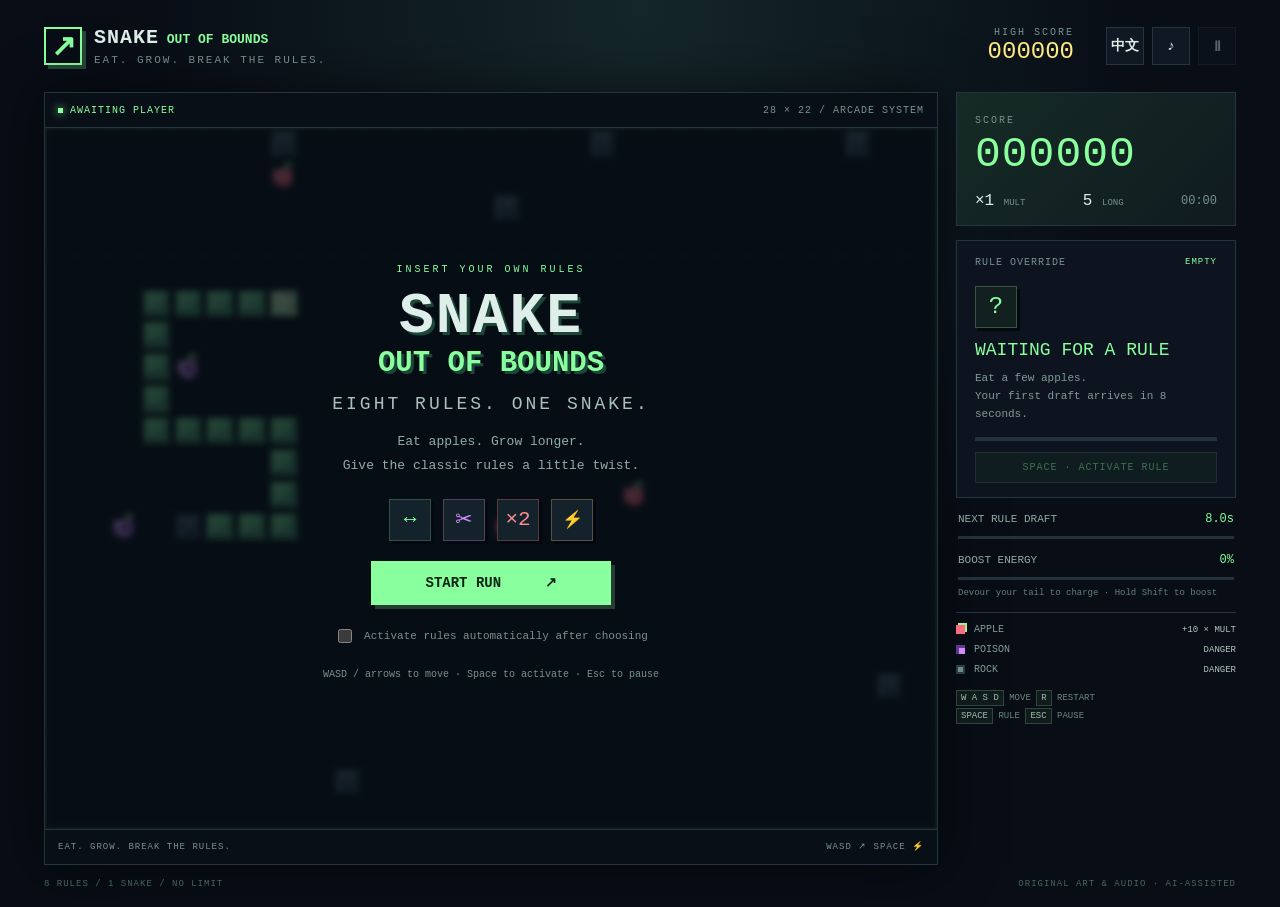
==== rogue-snake/SnakeOutOfBounds.html @ 5f2e5de3 "Add browser game source and media" ====
<!doctype html>
<html lang="en">
<head>
  <meta charset="utf-8">
  <meta name="viewport" content="width=device-width,initial-scale=1">
  <meta name="theme-color" content="#080d16">
  <meta name="description" content="Snake Out of Bounds — an endless arcade snake game with eight temporary rule mutations.">
  <title>Snake Out of Bounds</title>
  <style>
:root{color-scheme:dark;--bg:#080d16;--panel:#0d1420;--line:#243441;--muted:#77928f;--ink:#deeee9;--green:#89ff9d;--accent:#89ff9d;--purple:#d48aff;--yellow:#ffe783}*{box-sizing:border-box}body{margin:0;background:var(--bg);color:var(--ink);font-family:Consolas,"Courier New","Microsoft YaHei",monospace;font-size:14px;background-image:radial-gradient(ellipse at 50% 0,#14262a 0,transparent 55%)}button,a,input{-webkit-tap-highlight-color:transparent}button{font:inherit;cursor:pointer;transition:background .15s,transform .15s,border-color .15s}button:focus-visible,a:focus-visible,input:focus-visible{outline:2px solid var(--yellow);outline-offset:4px}button:active{transform:translateY(2px)}button:disabled{cursor:default;opacity:.38;transform:none}button:hover:not(:disabled){filter:brightness(1.15)}[hidden]{display:none!important}.cabinet{max-width:1240px;margin:auto;padding:0 24px}.topbar{height:92px;display:flex;align-items:center;gap:32px}.brand{display:flex;align-items:center;gap:12px;color:var(--ink);text-decoration:none;margin-right:auto}.brand-icon{width:38px;height:38px;display:grid;place-content:center;border:2px solid var(--green);color:var(--green);font-size:30px;font-weight:bold;box-shadow:4px 4px 0 #274738}.brand b{font-size:20px;letter-spacing:1px}.brand-small{font-size:13px;color:var(--green);letter-spacing:0}.brand small{display:block;color:var(--muted);font-size:11px;letter-spacing:2px;margin-top:5px}.record{text-align:right}.record span{display:block;font-size:10px;color:var(--muted);letter-spacing:2px}.record strong{color:var(--yellow);font-size:24px;font-weight:normal}.top-actions{display:flex;gap:8px}.icon-button{border:1px solid var(--line);background:#101923;color:var(--ink);width:38px;height:38px;font-weight:bold}.arena{display:grid;grid-template-columns:minmax(0,1fr) 280px;gap:18px;align-items:start}.board-shell{border:1px solid var(--line);box-shadow:0 0 50px #0008;min-width:0;background:#090f17}.board-status,.board-footer{display:flex;justify-content:space-between;align-items:center;padding:11px 13px;font-size:10px;letter-spacing:1px;color:var(--muted);height:35px}.board-status{border-bottom:1px solid var(--line)}.board-status span:first-child{display:flex;align-items:center;gap:7px}.board-status b{color:var(--accent);font-weight:normal}.board-status i{width:5px;height:5px;background:var(--accent);box-shadow:0 0 8px var(--accent)}.board-footer{border-top:1px solid var(--line);font-size:9px}.board-wrap{position:relative;isolation:isolate;overflow:hidden;aspect-ratio:28/22}canvas{display:block;width:100%;height:100%;image-rendering:pixelated;outline:none}.board-wrap:after{content:"";position:absolute;inset:0;pointer-events:none;background:repeating-linear-gradient(transparent 0 3px,#0002 3px 4px);opacity:.28;z-index:3}.overlay{position:absolute;inset:0;display:grid;place-items:center;background:#060b14bd;backdrop-filter:blur(3px);z-index:5;padding:24px}.panel{max-width:560px;width:100%;text-align:center}.eyebrow{color:var(--green);font-size:10px;letter-spacing:3px;margin-bottom:16px}.title-panel h1{font-size:58px;line-height:.88;letter-spacing:2px;margin:0;text-shadow:3px 3px 0 #1b4639}.title-panel h1 span{display:block;color:var(--green);font-size:29px;letter-spacing:0;line-height:1.5}.title-panel h2{font-size:18px;font-weight:normal;color:#aac2b9;margin:8px 0 16px;letter-spacing:3px}.intro{line-height:1.9;font-size:13px;color:#94ada8;margin:14px 0}.rule-preview{display:flex;justify-content:center;gap:12px;margin:20px 0}.rule-preview span{display:grid;place-items:center;width:42px;height:42px;background:#14232b;border:1px solid #325143;font-size:21px;color:var(--green);box-shadow:3px 3px 0 #020811}.rule-preview span:nth-child(2){color:var(--purple);border-color:#51415f}.rule-preview span:nth-child(3){color:#ff8b92;border-color:#5d393e}.rule-preview span:nth-child(4){color:var(--yellow);border-color:#57513e}.primary{border:0;background:var(--green);color:#0a2515;min-height:44px;padding:12px 26px;font-weight:bold;box-shadow:4px 4px 0 #263e32}.primary span{margin-left:35px}.title-panel .primary,.death-panel .primary{min-width:240px}.auto-option{display:flex;align-items:center;justify-content:center;gap:9px;font-size:11px;color:var(--muted);margin-top:21px;cursor:pointer}.auto-option input{accent-color:var(--green);width:14px;height:14px}.small-print{font-size:10px;color:#78928a;margin-top:20px;line-height:1.7}.dashboard{display:flex;flex-direction:column;gap:14px}.score-block{padding:18px 18px 15px;border:1px solid var(--line);background:linear-gradient(135deg,#152b25,#101b20)}.score-block>span{color:var(--muted);font-size:10px;letter-spacing:2px}.score-block>strong{display:block;font-weight:normal;color:var(--green);font-size:43px;letter-spacing:1px;line-height:1.3}.score-meta{display:flex;align-items:center;justify-content:space-between;margin-top:9px;font-size:16px}.score-meta small{font-size:9px;color:var(--muted)}.score-meta>span:last-child{font-size:12px;color:var(--muted)}.rule-slot{padding:16px 18px 14px;border:1px solid var(--line);background:var(--panel);min-height:246px}.slot-heading{display:flex;justify-content:space-between;color:var(--muted);font-size:10px;letter-spacing:1px}.slot-heading span:last-child{color:var(--accent);font-size:9px}.rule-symbol{width:42px;height:42px;font-size:24px;display:grid;place-items:center;color:var(--accent);border:1px solid #395447;margin:18px 0 12px;box-shadow:3px 3px 0 #03090f;background:#122020}.rule-slot h2{font-size:18px;color:var(--accent);font-weight:normal;margin:0 0 9px}.rule-slot p{line-height:1.65;color:#819a95;font-size:11px;min-height:40px;margin:0 0 14px}.rule-meter,.thin-meter{height:4px;background:#24313a;overflow:hidden}.rule-meter>div{height:100%;width:0;background:var(--accent);transition:width .06s linear}.activate{display:block;width:100%;margin-top:11px;border:1px solid #425c50;background:#172c22;padding:9px 3px;font-size:10px;color:var(--green);letter-spacing:1px}.next-draft,.energy{padding:0 2px}.next-draft>div:first-child,.energy>div:first-child{display:flex;justify-content:space-between;align-items:center;margin-bottom:10px}.next-draft span,.energy span{color:#90aaa0;font-size:11px}.next-draft strong,.energy strong{font-size:12px;color:var(--green);font-weight:normal}.thin-meter{height:3px}.thin-meter div{height:100%;background:var(--yellow);width:0;transition:width .08s linear}.energy .thin-meter div{background:#87d7ff}.energy small{display:block;font-size:9px;color:#657f79;margin-top:8px}.legend{border-top:1px solid var(--line);padding-top:11px;display:grid;gap:9px}.legend>div{display:flex;align-items:center;font-size:10px;color:#819c94;gap:9px}.legend b{margin-left:auto;color:#b3c8bd;font-size:9px;font-weight:normal}.legend i{width:9px;height:9px;display:inline-block}.apple-dot{background:#fa6d80;box-shadow:2px -2px #a5ef99}.poison-dot{background:var(--purple);box-shadow:inset 3px 3px #5f3889}.rock-dot{background:#708c8a;border:2px solid #293d48}.key-hint{line-height:2;font-size:9px;color:#6c8a81}.key-hint kbd{font:inherit;border:1px solid #30463c;padding:2px 4px;color:#a4bfb1;background:#101c1b}.page-footer{display:flex;justify-content:space-between;font-size:9px;color:#48675c;padding:14px 0 18px;letter-spacing:1px}.draft-panel h2,.pause-panel h2,.death-panel h2{font-size:28px;margin:0 0 15px;letter-spacing:1px;font-weight:normal}.draft-panel>p,.death-panel>p{color:#809a93;font-size:12px;line-height:1.7;margin:0 0 24px}.draft-panel .eyebrow{color:var(--yellow)}.choices{display:grid;grid-template-columns:1fr 1fr;gap:14px;margin-bottom:23px}.choice{display:flex;flex-direction:column;align-items:center;min-height:214px;padding:20px 12px;background:#131e29;border:1px solid #3e5559;color:var(--ink);box-shadow:4px 4px 0 #02080d;position:relative}.choice:hover{border-color:var(--card-color);background:#1b2c32}.choice-number{position:absolute;top:9px;left:10px;font-size:10px;color:#6b8e82}.choice-symbol{font-size:34px;color:var(--card-color);margin:15px 0}.choice b{font-size:16px;font-weight:normal;color:var(--card-color);margin-bottom:14px}.choice p{font-size:11px;color:#8da89d;line-height:1.7;margin:0;flex:1}.choice small{margin-top:18px;font-size:9px;letter-spacing:1px;color:#bed4c8}.draft-panel>small{color:#719389;font-size:10px}.pause-panel{max-width:420px}.control-list{display:grid;grid-template-columns:1fr 1fr;text-align:left;background:#101b24;border:1px solid #2d4241;padding:16px;gap:13px 20px;color:#9ab4aa;font-size:11px}.control-list kbd{display:block;color:var(--green);font:inherit;font-size:12px;margin-bottom:4px}.pause-hint{font-size:11px;line-height:1.8;color:#789990;margin:18px 0}.pause-buttons{display:flex;gap:12px;justify-content:center}.secondary{border:1px solid #395349;background:#172623;color:#acc7b7;padding:10px 18px}.credits{color:#4f7266;font-size:9px;line-height:1.9;margin-top:24px}.final-score{position:relative;border-block:1px solid #29453b;padding:15px;margin-bottom:20px}.final-score span{display:block;color:#819f91;font-size:10px}.final-score strong{display:block;font-size:54px;font-weight:normal;color:var(--green)}.final-score b{color:var(--yellow);font-size:10px;letter-spacing:2px}.final-stats{display:flex;justify-content:space-around;margin-bottom:30px}.final-stats small{display:block;font-size:10px;color:#789d8c;margin-bottom:8px}.final-stats b{color:#ceded3;font-size:20px;font-weight:normal}.slogan{position:absolute;z-index:4;left:0;right:0;top:42%;text-align:center;pointer-events:none;opacity:0;background:#160d2cd9;padding:18px 9px;border-block:1px solid #b975d688;transform:translateY(8px);transition:opacity .15s,transform .15s}.slogan.show{opacity:1;transform:none}.slogan small{display:block;font-size:9px;letter-spacing:4px;color:#dcb8f6;margin-bottom:9px}.slogan strong{font-size:28px;color:#f6d6ff;text-shadow:2px 2px #6544aa;line-height:1.2}.toast{position:absolute;z-index:4;bottom:20px;left:50%;transform:translateX(-50%);font-size:11px;background:#111f29eb;border:1px solid #4f7160;padding:9px 17px;white-space:nowrap;opacity:0;pointer-events:none;transition:opacity .2s}.toast.show{opacity:1}.cabinet.active{--accent:#d48aff}.cabinet.active .board-shell{border-color:#614876}.cabinet.active .rule-slot{border-color:#62477c;background:linear-gradient(135deg,#201a30,#101c23)}.cabinet.armed{--accent:#ffe783}.cabinet.armed .rule-slot{border-color:#74633e}.cabinet.warning .board-status i{animation:blink 1s steps(2,end) infinite}.cabinet.warning .next-draft strong{color:var(--yellow)}@keyframes blink{50%{opacity:.25}}@media(max-width:1000px){.cabinet{padding:0 16px}.arena{grid-template-columns:minmax(0,1fr) 240px;gap:12px}.score-block>strong{font-size:36px}.rule-slot{padding:13px;min-height:228px}.rule-slot p{font-size:10px}.title-panel h1{font-size:48px}.title-panel h1 span{font-size:24px}.overlay{padding:20px}.title-panel .intro{font-size:12px}.rule-preview{margin:14px 0}.small-print{margin-top:14px}.choice{min-height:190px}.draft-panel h2{font-size:23px}.choice b{font-size:14px}.choice p{font-size:10px}.slogan strong{font-size:23px}}@media(max-width:760px){.topbar{height:76px;gap:12px}.brand-small{display:block;font-size:11px}.brand b{font-size:17px}.brand small{display:none}.record strong{font-size:18px}.record span{font-size:8px}.top-actions{gap:4px}.icon-button{width:32px;height:32px}.arena{grid-template-columns:1fr}.dashboard{display:grid;grid-template-columns:1fr 1fr;gap:12px}.score-block{grid-column:1;padding:14px}.rule-slot{grid-column:2;grid-row:1/4;min-height:0}.energy,.next-draft{grid-column:1}.legend,.key-hint{display:none}.board-status #coordinates{font-size:8px}.board-footer{font-size:8px}.overlay{padding:15px}.title-panel h1{font-size:44px}.title-panel h1 span{font-size:21px}.title-panel h2{font-size:14px;margin:2px 0 8px}.title-panel .intro{font-size:11px;margin:8px 0}.rule-preview{margin:10px 0}.rule-preview span{height:28px;width:28px;font-size:17px}.primary{min-height:38px;padding:9px 18px}.auto-option{margin-top:13px;font-size:10px}.small-print{font-size:8px;margin:10px 0 0}.eyebrow{font-size:8px;margin-bottom:12px}.draft-panel h2,.pause-panel h2,.death-panel h2{font-size:21px;margin-bottom:10px}.draft-panel>p,.death-panel>p{font-size:10px;margin-bottom:14px}.choices{gap:10px;margin-bottom:14px}.choice{min-height:166px;padding:14px 8px}.choice-symbol{font-size:24px;margin:10px 0}.choice b{font-size:12px;margin-bottom:10px}.choice p{font-size:9px}.choice small{margin-top:10px}.control-list{padding:10px;gap:8px;font-size:9px}.control-list kbd{font-size:10px}.pause-hint{font-size:9px;margin:12px 0}.credits{margin:13px 0 0;font-size:8px}.final-score{padding:9px;margin-bottom:12px}.final-score strong{font-size:38px}.final-stats{margin-bottom:15px}.final-stats b{font-size:17px}.page-footer{font-size:7px}.slogan strong{font-size:19px}}@media(prefers-reduced-motion:reduce){*{animation:none!important;transition:none!important}.board-wrap:after{display:none}}
@media(min-width:761px){.cabinet{max-width:min(1240px,calc((100vh - 198px)*28/22 + 348px))}}
.overlay{overflow:auto;align-items:safe center}@media(min-width:761px) and (max-height:800px){.key-hint{display:none}}
.icon-button{padding:0;white-space:nowrap}.rule-preview span:last-child{font-size:17px}

</style>
</head>
<body>
<div class="cabinet" id="cabinet">
  <header class="topbar">
    <a class="brand" href="#" id="home" aria-label="Title screen"><span class="brand-icon">↗</span><span><b>SNAKE<span class="brand-small"> OUT OF BOUNDS</span></b><small id="brandSub">EAT. GROW. BREAK THE RULES.</small></span></a>
    <div class="record"><span id="bestLabel">HIGH SCORE</span><strong id="best">000000</strong></div>
    <div class="top-actions"><button id="language" class="icon-button" aria-label="切换至中文">中文</button><button id="sound" class="icon-button" aria-label="Mute sound">♪</button><button id="pause" class="icon-button" aria-label="Pause">Ⅱ</button></div>
  </header>
  <main class="arena">
    <section class="board-shell" aria-label="Game board">
      <div class="board-status"><span><i id="statusDot"></i><b id="status">AWAITING PLAYER</b></span><span id="coordinates">28 × 22 / ARCADE SYSTEM</span></div>
      <div class="board-wrap">
        <canvas id="board" width="840" height="660" tabindex="0" aria-label="Snake board. WASD or arrows to move."></canvas>
        <div id="slogan" class="slogan" aria-live="polite"><small>RULE OVERRIDE</small><strong></strong></div>
        <div id="toast" class="toast" aria-live="polite"></div>
        <div id="overlay" class="overlay">
          <section id="titlePanel" class="panel title-panel">
            <div class="eyebrow">INSERT YOUR OWN RULES</div>
            <h1>SNAKE<br><span>OUT OF BOUNDS</span></h1>
            <h2 id="titleZh">EIGHT RULES. ONE SNAKE.</h2>
            <p class="intro" id="intro">Eat apples. Grow longer.<br>Give the classic rules a little twist.</p>
            <div class="rule-preview" aria-hidden="true"><span>↔</span><span>✂</span><span>×2</span><span>⚡</span></div>
            <button id="start" class="primary">START RUN <span>↗</span></button>
            <label class="auto-option"><input type="checkbox" id="auto"><span id="autoLabel">Activate rules automatically after choosing</span></label>
            <p class="small-print" id="titleHelp">WASD / arrows to move · Space to activate · Esc to pause</p>
          </section>
          <section id="draftPanel" class="panel draft-panel" hidden>
            <div class="eyebrow" id="draftEyebrow">RULE DRAFT / TIME IS PAUSED</div>
            <h2 id="draftTitle">Which rule will you bend?</h2>
            <p id="draftSubtitle">Keep one. Your new rule replaces the old one.</p>
            <div id="choices" class="choices"></div>
            <small id="draftHelp">Press 1 / 2 to choose · Then Space to activate</small>
          </section>
          <section id="pausePanel" class="panel pause-panel" hidden>
            <div class="eyebrow">SYSTEM ON HOLD</div>
            <h2 id="pauseTitle">PAUSED</h2>
            <div id="pauseHelp" class="control-list"></div>
            <p id="pauseHint" class="pause-hint">Every 5 extra body segments raise your score multiplier.<br>A yellow warning precedes a choice of two new rules.</p>
            <div class="pause-buttons"><button id="resume" class="primary">RESUME</button><button id="restartPause" class="secondary">NEW RUN</button></div>
            <p class="credits" id="credits">Original procedural art & synthesized audio · AI-assisted<br>Full license and production notes: CREDITS.txt</p>
          </section>
          <section id="deathPanel" class="panel death-panel" hidden>
            <div class="eyebrow" id="deathEyebrow">RUN TERMINATED</div>
            <h2 id="deathTitle">The rules won this round.</h2>
            <p id="deathReason"></p>
            <div class="final-score"><span id="finalLabel">FINAL SCORE</span><strong id="finalScore">000000</strong><b id="newRecord" hidden>NEW RECORD</b></div>
            <div class="final-stats"><span><small id="lengthLabel">MAX LENGTH</small><b id="finalLength">5</b></span><span><small id="timeLabel">SURVIVAL</small><b id="finalTime">00:00</b></span><span><small id="rulesLabel">RULES USED</small><b id="finalRules">0</b></span></div>
            <button id="restart" class="primary">TRY AGAIN <span>↗</span></button>
            <p class="small-print" id="restartHelp">Press R / Enter to restart instantly</p>
          </section>
        </div>
      </div>
      <div class="board-footer"><span id="footerLeft">EAT. GROW. BREAK THE RULES.</span><span id="footerRight">WASD ↗ SPACE ⚡</span></div>
    </section>
    <aside class="dashboard">
      <div class="score-block"><span id="scoreLabel">SCORE</span><strong id="score">000000</strong><div class="score-meta"><span id="multiplier">×1 <small>MULT</small></span><span id="length">5 <small>LONG</small></span><span id="time">00:00</span></div></div>
      <section class="rule-slot" id="ruleSlot"><div class="slot-heading"><span id="slotLabel">RULE OVERRIDE</span><span id="ruleBadge">EMPTY</span></div><div id="ruleSymbol" class="rule-symbol">?</div><h2 id="ruleName">WAITING FOR A RULE</h2><p id="ruleDescription">Eat a few apples.<br>Your first draft arrives in 8 seconds.</p><div class="rule-meter"><div id="activeBar"></div></div><button id="activate" class="activate" disabled><span id="activateLabel">SPACE · ACTIVATE RULE</span></button></section>
      <section class="next-draft"><div><span id="nextLabel">NEXT RULE DRAFT</span><strong id="nextTime">08.0s</strong></div><div class="thin-meter"><div id="draftBar"></div></div></section>
      <section class="energy"><div><span id="energyLabel">BOOST ENERGY</span><strong id="energyValue">0%</strong></div><div class="thin-meter"><div id="energyBar"></div></div><small id="energyHint">Devour your tail to charge · Hold Shift to boost</small></section>
      <section class="legend"><div><i class="apple-dot"></i><span id="appleLegend">APPLE</span><b id="applePoints">+10 × MULT</b></div><div><i class="poison-dot"></i><span id="poisonLegend">POISON</span><b id="poisonPoints">DANGER</b></div><div><i class="rock-dot"></i><span id="rockLegend">ROCK</span><b id="rockPoints">DANGER</b></div></section>
      <div class="key-hint" id="sideHelp"><kbd>W A S D</kbd> MOVE <kbd>R</kbd> RESTART<br><kbd>SPACE</kbd> RULE <kbd>ESC</kbd> PAUSE</div>
    </aside>
  </main>
  <footer class="page-footer"><span id="bottomLabel">8 RULES / 1 SNAKE / NO LIMIT</span><span id="bottomCredit">ORIGINAL ART & AUDIO · AI-ASSISTED</span></footer>
</div>
<script>
/* Snake Out of Bounds — original pure simulation, MIT licensed. */
(function (root, factory) {
  'use strict';
  const api = factory();
  if (typeof module === 'object' && module.exports) module.exports = api;
  else { root.SnakeModel = api.SnakeModel; root.RULES = api.RULES; }
})(typeof window !== 'undefined' ? window : globalThis, function () {
  'use strict';
  const RULES = [
    { id: 'wrap', name: {zh:'穿墙', en:'WALL WALKER'}, slogan:{zh:'边界只是一种建议。',en:'Borders are suggestions.'}, description:{zh:'10 秒内穿过四周边界，从另一侧出现。身体、毒果和岩石仍然危险。',en:'Wrap through board edges for 10 seconds. Your body, poison and rocks remain dangerous.'}, color:'#59cfff' },
    { id: 'cut', name: {zh:'自切', en:'CUT THE TAIL'}, slogan:{zh:'舍掉过去，换一条生路。',en:'Leave the past behind.'}, description:{zh:'撞到身体时，从撞击段到尾巴切断；每失去一节获得 2 分 × 切断前倍率。',en:'A body collision cuts off the struck segment and the tail. Earn 2 points per removed segment times your pre-cut multiplier.'}, color:'#ff79bd' },
    { id: 'antidote', name: {zh:'毒即是食', en:'ANTIDOTE'}, slogan:{zh:'把坏消息吃下去。',en:'Swallow the bad news.'}, description:{zh:'毒果变成食物：安全吃掉、长一节，获得 20 分 × 倍率。',en:'Poison becomes safe food: grow one segment and earn 20 points times your multiplier.'}, color:'#a1f477' },
    { id: 'devour', name: {zh:'吞尾加速', en:'TAIL BURNER'}, slogan:{zh:'用身体为速度加油。',en:'Fuel your speed with yourself.'}, description:{zh:'激活及再次按空格时吞掉一节尾巴，增加 30 能量（至少留 3 节）。按 Shift 消耗能量加速。',en:'Activation and further Space presses consume one tail segment for 30 energy, keeping at least 3 segments. Hold Shift to spend energy on speed.'}, color:'#ffa95f' },
    { id: 'velocity', name: {zh:'疾速穿石', en:'GHOST SPRINT'}, slogan:{zh:'快到障碍来不及阻挡。',en:'Too fast for obstacles.'}, description:{zh:'自动高速前进；穿过并消除岩石，每块获得 4 分 × 倍率。毒果和边界仍致命。',en:'Move automatically at high speed. Break through rocks for 4 points times your multiplier. Poison and edges remain deadly.'}, color:'#bd98ff' },
    { id: 'invert', name: {zh:'反转价值', en:'VALUE FLIP'}, slogan:{zh:'好坏，由你重新定义。',en:'Redefine good and bad.'}, description:{zh:'苹果长身但不加分；毒果安全、长身并加 20 分 × 倍率；岩石安全、消除并加 12 分 × 倍率。',en:'Apples grow you but score zero. Poison safely grows you for 20 points times your multiplier. Rocks break safely for 12 points times your multiplier.'}, color:'#ffe177' },
    { id: 'hunt', name: {zh:'食物来找你', en:'FOOD HUNT'}, slogan:{zh:'这次，轮到食物追你。',en:'Let the food chase you.'}, description:{zh:'每 0.65 秒，苹果向蛇头移动一格，避开身体、岩石、毒果和其他苹果。',en:'Every 0.65 seconds apples move one cell toward your head, avoiding your body, rocks, poison and other apples.'}, color:'#67eccb' },
    { id: 'relative', name: {zh:'蛇在中心', en:'CENTER STAGE'}, slogan:{zh:'不必移动自己，让世界移动。',en:'Move the world around you.'}, description:{zh:'画面以蛇头为中心移动，边界循环相连。逻辑中蛇仍在移动；身体、岩石和毒果仍危险。',en:'The view follows your centered head and world edges wrap. Your snake still moves logically; body, rocks and poison remain dangerous.'}, color:'#80aeff' }
  ];
  const IDS = RULES.map(r => r.id);
  const same = (a, b) => a.x === b.x && a.y === b.y;
  const copy = a => ({x:a.x, y:a.y});
  const clone = value => JSON.parse(JSON.stringify(value));
  const mod = (n, d) => ((n % d) + d) % d;

  class SnakeModel {
    constructor(seed) {
      this.cols = 28; this.rows = 22;
      this._initialSeed = seed === undefined ? Date.now() >>> 0 : seed;
      this.reset(this._initialSeed);
    }
    reset(seed) {
      if (seed !== undefined) this._initialSeed = seed;
      this._randomSource = typeof this._initialSeed === 'function' ? this._initialSeed : null;
      this._seed = this._randomSource ? 1 : Number(this._initialSeed) >>> 0;
      this.snake = Array.from({length:5}, (_, i) => ({x:14-i, y:11}));
      this.dir = {x:1,y:0}; this._turnQueue = [];
      this.apples = []; this.poisons = []; this.obstacles = [];
      this.score = 0; this.maxLength = 5; this.elapsed = 0;
      this.alive = true; this.deathReason = null;
      this.currentRule = null; this.activeRemaining = 0; this.ready = false;
      this.energy = 0; this.choiceDue = 8; this.offered = null; this.events = [];
      this._moveClock = 0; this._huntClock = 0; this._pendingGrowth = 0;
      this._tailMemory = null;
      const safeStart = p => p.x >= 8 && p.x <= 22 && p.y >= 8 && p.y <= 14;
      for (let i=0;i<8;i++) this._spawn(this.obstacles, safeStart);
      this.apples.push({x:18,y:11});
      this._spawn(this.apples); this._spawn(this.apples);
      this._spawn(this.poisons, safeStart); this._spawn(this.poisons, safeStart);
      return this.snapshot();
    }
    _random() {
      if (this._randomSource) {
        const n = Number(this._randomSource());
        return Number.isFinite(n) ? Math.max(0,Math.min(1-Number.EPSILON,n)) : 0;
      }
      this._seed = (Math.imul(1664525,this._seed)+1013904223) >>> 0;
      return this._seed / 4294967296;
    }
    _occupied(p) {
      return [this.snake,this.apples,this.poisons,this.obstacles].some(list => list.some(a=>same(a,p)));
    }
    _spawn(list, excluded) {
      const cells = [];
      for(let y=0;y<this.rows;y++) for(let x=0;x<this.cols;x++) {
        const p={x,y}; if(!this._occupied(p) && !(excluded && excluded(p))) cells.push(p);
      }
      if(!cells.length) { this._end('complete'); return null; }
      const cell=cells[Math.floor(this._random()*cells.length)]; list.push(cell); return cell;
    }
    _active(id) { return this.currentRule===id && this.activeRemaining>0; }
    multiplier() { return Math.max(1,Math.min(8,1+Math.floor((this.snake.length-5)/5))); }
    interval(boost) {
      if(boost && this.energy>0) return .075;
      if(this._active('velocity')) return .085;
      return Math.max(.11,.16-this.score*.00015);
    }
    turn(dx,dy) {
      if(!this.alive || this.offered || !((Math.abs(dx)===1 && dy===0)||(Math.abs(dy)===1 && dx===0))) return false;
      const last=this._turnQueue.length ? this._turnQueue[this._turnQueue.length-1] : this.dir;
      if((dx===last.x && dy===last.y)||(dx===-last.x && dy===-last.y)||this._turnQueue.length>=2) return false;
      this._turnQueue.push({x:dx,y:dy}); return true;
    }
    _draft() {
      const pool=IDS.filter(id=>id!==this.currentRule);
      const first=pool.splice(Math.floor(this._random()*pool.length),1)[0];
      const second=pool[Math.floor(this._random()*pool.length)];
      this.offered=[first,second]; this.choiceDue=0;
      this._turnQueue=[];
      this.events.push({type:'draft',rule:null,offered:this.offered.slice()});
    }
    choose(id,options) {
      if(!this.alive || !this.offered || !this.offered.includes(id) || !IDS.includes(id)) return false;
      this.currentRule=id; this.activeRemaining=0; this.ready=true;
      this.offered=null; this.choiceDue=18; this._huntClock=0;
      this.events.push({type:'choose',rule:id});
      if(options && options.autoActivate) this.activate();
      return true;
    }
    activate() {
      if(!this.alive || this.offered || !IDS.includes(this.currentRule)) return false;
      if(this.activeRemaining>0) return this.currentRule==='devour' ? this._devour() : false;
      if(!this.ready) return false;
      this.ready=false; this.activeRemaining=10; this._huntClock=0;
      this.events.push({type:'activate',rule:this.currentRule,...copy(this.snake[0])});
      if(this.currentRule==='devour') this._devour();
      return true;
    }
    _devour() {
      if(this.snake.length<=3) return false;
      const tail=this.snake.pop(); this._tailMemory=null;
      const gain=Math.min(30,100-this.energy); this.energy+=gain;
      this.events.push({type:'devour',rule:'devour',...copy(tail),amount:1});
      this.events.push({type:'energy',rule:'devour',amount:gain});
      return true;
    }
    _end(reason,position) {
      if(!this.alive) return;
      this.alive=false; this.deathReason=reason; this._turnQueue=[];
      this.events.push({type:'die',reason,rule:this.activeRemaining>0?this.currentRule:null,...copy(position||this.snake[0])});
    }
    _consume(list,object,kind,reward,multiplier) {
      const index=list.indexOf(object); if(index<0) return;
      list.splice(index,1); const amount=reward*multiplier; this.score+=amount;
      this.events.push({type:kind,...copy(object),amount,rule:this.activeRemaining>0?this.currentRule:null});
      this._spawn(list);
    }
    _growTail() {
      const n=this.snake.length, tail=this.snake[n-1], before=this.snake[n-2];
      const candidates=[];
      if(this._tailMemory) candidates.push(copy(this._tailMemory));
      if(before) candidates.push({x:tail.x+Math.sign(tail.x-before.x),y:tail.y+Math.sign(tail.y-before.y)});
      for(const d of [{x:1,y:0},{x:-1,y:0},{x:0,y:1},{x:0,y:-1}]) candidates.push({x:tail.x+d.x,y:tail.y+d.y});
      const wrap=this._active('wrap')||this._active('relative');
      for(const raw of candidates) {
        const p=wrap?{x:mod(raw.x,this.cols),y:mod(raw.y,this.rows)}:raw;
        if(p.x<0||p.y<0||p.x>=this.cols||p.y>=this.rows||this._occupied(p)) continue;
        const dx=Math.abs(p.x-tail.x),dy=Math.abs(p.y-tail.y);
        if(!(dx+dy===1 || (wrap && ((dx===this.cols-1&&dy===0)||(dy===this.rows-1&&dx===0))))) continue;
        this.snake.push(p); this._tailMemory=null; this.maxLength=Math.max(this.maxLength,this.snake.length); return true;
      }
      this._pendingGrowth++; return false;
    }
    _hunt() {
      for(const apple of this.apples.slice()) {
        if(!this.alive || !this.apples.includes(apple)) break;
        const head=this.snake[0],dx=head.x-apple.x,dy=head.y-apple.y;
        const horizontal={x:Math.sign(dx),y:0},vertical={x:0,y:Math.sign(dy)};
        const steps=Math.abs(dx)>=Math.abs(dy)?[horizontal,vertical]:[vertical,horizontal];
        for(const d of steps) {
          if(!d.x&&!d.y) continue;
          const p={x:apple.x+d.x,y:apple.y+d.y};
          if(p.x<0||p.y<0||p.x>=this.cols||p.y>=this.rows) continue;
          if(this.snake.slice(1).some(a=>same(a,p))||this.obstacles.some(a=>same(a,p))||this.poisons.some(a=>same(a,p))||this.apples.some(a=>a!==apple&&same(a,p))) continue;
          apple.x=p.x;apple.y=p.y;break;
        }
        if(same(apple,this.snake[0])) {
          const multiplier=this.multiplier(); this._growTail(); this._consume(this.apples,apple,'eat',10,multiplier);
        }
      }
    }
    _step() {
      if(this._turnQueue.length) this.dir=this._turnQueue.shift();
      const next={x:this.snake[0].x+this.dir.x,y:this.snake[0].y+this.dir.y};
      if(this._active('wrap')||this._active('relative')) {next.x=mod(next.x,this.cols);next.y=mod(next.y,this.rows);}
      else if(next.x<0||next.y<0||next.x>=this.cols||next.y>=this.rows) {this._end('wall',next);return;}
      const multiplier=this.multiplier();
      const apple=this.apples.find(a=>same(a,next));
      const poison=this.poisons.find(a=>same(a,next));
      const rock=this.obstacles.find(a=>same(a,next));
      const safePoison=this._active('antidote')||this._active('invert');
      if(poison&&!safePoison) {this._end('poison',next);return;}
      if(rock && !this._active('velocity')&&!this._active('invert')) {this._end('rock',next);return;}
      const growthCredits=Number(Boolean(apple))+Number(Boolean(poison&&safePoison))+this._pendingGrowth;
      const growing=growthCredits>0;
      const bodyIndex=this.snake.findIndex(a=>same(a,next));
      const tailVacates=bodyIndex===this.snake.length-1&&!growing;
      if(bodyIndex>=0&&!tailVacates) {
        if(!this._active('cut')) {this._end('body',next);return;}
        const removed=this.snake.length-bodyIndex;
        this.snake=this.snake.slice(0,bodyIndex); this._tailMemory=null;
        const amount=2*removed*multiplier;this.score+=amount;
        this.events.push({type:'cut',...copy(next),amount,segments:removed,rule:'cut'});
      }
      this.snake.unshift(next);
      if(!growing) this._tailMemory=this.snake.pop();
      else {this._tailMemory=null;this._pendingGrowth=Math.max(0,growthCredits-1);}
      this.maxLength=Math.max(this.maxLength,this.snake.length);
      if(rock) {
        this.obstacles.splice(this.obstacles.indexOf(rock),1);
        const amount=(this._active('invert')?12:4)*multiplier;this.score+=amount;
        this.events.push({type:'rock',...copy(rock),amount,rule:this.currentRule});
      }
      if(apple) this._consume(this.apples,apple,'eat',this._active('invert')?0:10,multiplier);
      if(poison) this._consume(this.poisons,poison,'poison',20,multiplier);
      this.events.push({type:'step',...copy(next),amount:this.snake.length,rule:this.activeRemaining>0?this.currentRule:null});
      if(this.snake.length>=this.cols*this.rows) this._end('complete');
    }
    update(dt,input) {
      if(!this.alive||this.offered) return;
      let remaining=Math.max(0,Math.min(.25,Number(dt)||0));
      const boosting=Boolean(input&&input.boost);let energySpent=0;
      while(remaining>1e-9 && this.alive && !this.offered) {
        if(this.choiceDue<=1e-9) {this._draft();break;}
        const slice=Math.min(.01,remaining,this.choiceDue); remaining-=slice;
        this.elapsed+=slice;this.choiceDue=Math.max(0,this.choiceDue-slice);
        if(this.activeRemaining>0) {
          this.activeRemaining=Math.max(0,this.activeRemaining-slice);
          if(this.activeRemaining<=1e-9) {
            this.activeRemaining=0;this._huntClock=0;
            this.events.push({type:'expire',rule:this.currentRule});
          }
        }
        const isBoosting=boosting&&this.energy>0;
        const stepInterval=this.interval(isBoosting);
        if(isBoosting) {const spent=Math.min(this.energy,25*slice);this.energy-=spent;energySpent+=spent;}
        if(this._active('hunt')) {
          this._huntClock+=slice;
          if(this._huntClock+1e-9>=.65) {this._huntClock-=.65;this._hunt();}
        }
        this._moveClock+=slice;
        if(this.alive && this._moveClock+1e-9>=stepInterval) {this._moveClock=Math.max(0,this._moveClock-stepInterval);this._step();}
        if(this.alive && this.choiceDue<=1e-9) this._draft();
      }
      if(energySpent>0) this.events.push({type:'energy',amount:-energySpent,rule:this.activeRemaining>0?this.currentRule:null});
    }
    snapshot() {
      return clone({cols:this.cols,rows:this.rows,snake:this.snake,dir:this.dir,apples:this.apples,poisons:this.poisons,obstacles:this.obstacles,
        score:this.score,maxLength:this.maxLength,elapsed:this.elapsed,alive:this.alive,deathReason:this.deathReason,
        currentRule:this.currentRule,activeRemaining:this.activeRemaining,ready:this.ready,energy:this.energy,choiceDue:this.choiceDue,
        offered:this.offered,events:this.events});
    }
  }
  return {SnakeModel,RULES};
});

</script>
<script>
/* Snake Out of Bounds — original AI-generated Web Audio synthesis.
   No recordings, samples, or third-party assets. See CREDITS.txt for license. */
(function () {
  'use strict';

  var context = null;
  var master = null;
  var ambience = null;
  var ambientNodes = [];
  var ambientTimer = null;
  var suspendTimer = null;
  var whiteNoise = null;
  var muted = false;
  var paused = false;
  var unlocked = false;
  var destroyed = false;
  var lastStep = -Infinity;
  var voiceCount = 0;
  var MAX_VOICES = 24;

  function disconnect(node) {
    try { node.disconnect(); } catch (_) { /* Already released. */ }
  }

  function createNoise(seconds) {
    var count = Math.ceil(context.sampleRate * seconds);
    var buffer = context.createBuffer(1, count, context.sampleRate);
    var data = buffer.getChannelData(0);
    for (var i = 0; i < count; i += 1) data[i] = Math.random() * 2 - 1;
    return buffer;
  }

  function buildGraph() {
    var AudioContextClass = window.AudioContext || window.webkitAudioContext;
    if (!AudioContextClass || destroyed) return false;
    try {
      context = new AudioContextClass();
      master = context.createGain();
      master.gain.value = 0;
      var limiter = context.createDynamicsCompressor();
      limiter.threshold.value = -18;
      limiter.knee.value = 12;
      limiter.ratio.value = 10;
      limiter.attack.value = 0.004;
      limiter.release.value = 0.18;
      master.connect(limiter);
      limiter.connect(context.destination);
      whiteNoise = createNoise(4);

      ambience = context.createGain();
      ambience.gain.value = 0.34;
      ambience.connect(master);

      // Three quiet arcade layers: pulse bass, soft harmonic, filtered air.
      var bass = context.createOscillator();
      bass.type = 'square';
      bass.frequency.value = 110;
      var bassGain = context.createGain();
      bassGain.gain.value = 0.014;
      bass.connect(bassGain);
      bassGain.connect(ambience);
      bass.start();

      var harmonic = context.createOscillator();
      harmonic.type = 'triangle';
      harmonic.frequency.value = 220;
      var harmonicGain = context.createGain();
      harmonicGain.gain.value = 0.012;
      harmonic.connect(harmonicGain);
      harmonicGain.connect(ambience);
      harmonic.start();

      var air = context.createBufferSource();
      air.buffer = whiteNoise;
      air.loop = true;
      var airFilter = context.createBiquadFilter();
      airFilter.type = 'bandpass';
      airFilter.frequency.value = 780;
      airFilter.Q.value = 0.8;
      var airGain = context.createGain();
      airGain.gain.value = 0.012;
      air.connect(airFilter);
      airFilter.connect(airGain);
      airGain.connect(ambience);
      air.start();

      ambientNodes = [bass, bassGain, harmonic, harmonicGain, air, airFilter, airGain, limiter];
      // Only three sustained sources exist. The short original pulse phrase is
      // scheduled on the audio clock; pause never creates a backlog of notes.
      ambientTimer = window.setInterval(function () {
        if (!context || context.state !== 'running' || muted || paused) return;
        var t = context.currentTime;
        bassGain.gain.setTargetAtTime(0.011 + Math.sin(t * 0.19) * 0.003, t, 1.6);
        harmonicGain.gain.setTargetAtTime(0.009 + Math.sin(t * 0.13 + 1.7) * 0.004, t, 1.8);
        harmonic.detune.setTargetAtTime(Math.sin(t * 0.1) * 6, t, 1.6);
        airFilter.frequency.setTargetAtTime(760 + Math.sin(t * 0.11) * 270, t, 2);
        [220, 293.66, 329.63, 440].forEach(function (f, i) {
          tone(f, 0.095, 'square', 0.015, i * 0.175);
        });
      }, 1400);
      return true;
    } catch (_) {
      if (context) {
        try { context.close(); } catch (__) { /* Audio remains optional. */ }
      }
      context = null;
      master = null;
      return false;
    }
  }

  function synchronize() {
    if (!context || !master || destroyed) return;
    if (suspendTimer !== null) {
      window.clearTimeout(suspendTimer);
      suspendTimer = null;
    }
    var shouldPlay = unlocked && !muted && !paused;
    var t = context.currentTime;
    master.gain.cancelScheduledValues(t);
    master.gain.setTargetAtTime(shouldPlay ? 0.24 : 0, t, 0.035);
    if (shouldPlay) {
      if (context.state === 'suspended' || context.state === 'interrupted') {
        // Rejections are harmless on browsers that require another user gesture.
        try { var result = context.resume(); if (result) result.catch(function () {}); } catch (_) {}
      }
    } else if (context.state === 'running') {
      suspendTimer = window.setTimeout(function () {
        suspendTimer = null;
        if (context && !destroyed && (muted || paused || !unlocked)) {
          try { var result = context.suspend(); if (result) result.catch(function () {}); } catch (_) {}
        }
      }, 160);
    }
  }

  function init() {
    if (destroyed) return false;
    if (!context && !buildGraph()) return false;
    unlocked = true;
    synchronize();
    return true;
  }

  function tone(frequency, duration, type, volume, delay, endFrequency) {
    if (!context || voiceCount >= MAX_VOICES) return;
    var start = context.currentTime + (delay || 0);
    var osc = context.createOscillator();
    var gain = context.createGain();
    osc.type = type || 'sine';
    osc.frequency.setValueAtTime(Math.max(20, frequency), start);
    if (endFrequency) osc.frequency.exponentialRampToValueAtTime(Math.max(20, endFrequency), start + duration);
    gain.gain.setValueAtTime(0.0001, start);
    gain.gain.exponentialRampToValueAtTime(Math.max(0.0002, volume), start + Math.min(0.012, duration * 0.15));
    gain.gain.exponentialRampToValueAtTime(0.0001, start + duration);
    osc.connect(gain);
    gain.connect(master);
    voiceCount += 1;
    osc.onended = function () {
      voiceCount = Math.max(0, voiceCount - 1);
      disconnect(osc);
      disconnect(gain);
    };
    osc.start(start);
    osc.stop(start + duration + 0.025);
  }

  function noise(duration, volume, frequency, delay) {
    if (!context || voiceCount >= MAX_VOICES) return;
    var start = context.currentTime + (delay || 0);
    var source = context.createBufferSource();
    source.buffer = whiteNoise;
    var filter = context.createBiquadFilter();
    filter.type = 'lowpass';
    filter.frequency.value = frequency;
    var gain = context.createGain();
    gain.gain.setValueAtTime(0.0001, start);
    gain.gain.exponentialRampToValueAtTime(volume, start + 0.005);
    gain.gain.exponentialRampToValueAtTime(0.0001, start + duration);
    source.connect(filter);
    filter.connect(gain);
    gain.connect(master);
    voiceCount += 1;
    source.onended = function () {
      voiceCount = Math.max(0, voiceCount - 1);
      disconnect(source);
      disconnect(filter);
      disconnect(gain);
    };
    source.start(start, Math.random() * 3);
    source.stop(start + duration + 0.025);
  }

  function play(name) {
    if (!context || !unlocked || muted || paused || destroyed || context.state !== 'running') return;
    switch (name) {
      case 'eat':
        tone(587.33, 0.075, 'square', 0.11);
        tone(880, 0.1, 'square', 0.085, 0.045);
        break;
      case 'cut':
        noise(0.07, 0.14, 2000);
        tone(990, 0.11, 'square', 0.1, 0, 280);
        break;
      case 'poison':
        tone(415.3, 0.13, 'square', 0.12, 0, 104);
        noise(0.13, 0.12, 900, 0.04);
        break;
      case 'choose':
        tone(440, 0.055, 'square', 0.1);
        tone(659.25, 0.13, 'square', 0.09, 0.045);
        break;
      case 'draft':
        [329.63, 440, 659.25].forEach(function (f, i) { tone(f, 0.13, 'square', 0.08, i * 0.07); });
        break;
      case 'activate':
        tone(220, 0.25, 'square', 0.11, 0, 880);
        tone(440, 0.3, 'triangle', 0.14, 0.08, 1320);
        noise(0.09, 0.075, 2300, 0.1);
        break;
      case 'expire':
        tone(659.25, 0.13, 'square', 0.07);
        tone(329.63, 0.18, 'triangle', 0.1, 0.095);
        break;
      case 'devour':
        tone(110, 0.085, 'square', 0.17, 0, 440);
        tone(880, 0.12, 'triangle', 0.09, 0.06);
        noise(0.05, 0.07, 1600);
        break;
      case 'die':
        [440, 329.63, 220, 110].forEach(function (f, i) { tone(f, 0.22, 'square', 0.12, i * 0.14, f * 0.8); });
        noise(0.3, 0.1, 650, 0.16);
        break;
      case 'rock':
        noise(0.07, 0.14, 700);
        tone(100, 0.09, 'triangle', 0.17, 0, 55);
        break;
      case 'energy':
        tone(523.25, 0.12, 'triangle', 0.1, 0, 1046.5);
        break;
      case 'step':
        if (context.currentTime - lastStep < 0.115) return;
        lastStep = context.currentTime;
        tone(96 + Math.random() * 12, 0.028, 'triangle', 0.035);
        break;
      default:
        break;
    }
  }

  function stop() {
    destroyed = true;
    if (ambientTimer !== null) window.clearInterval(ambientTimer);
    if (suspendTimer !== null) window.clearTimeout(suspendTimer);
    ambientNodes.forEach(function (node) {
      if (typeof node.stop === 'function') { try { node.stop(); } catch (_) {} }
      disconnect(node);
    });
    ambientNodes = [];
    if (ambience) disconnect(ambience);
    if (master) disconnect(master);
    if (context) { try { var result = context.close(); if (result) result.catch(function () {}); } catch (_) {} }
    context = null;
  }

  window.SNAKE_AUDIO = Object.freeze({
    init: init,
    setMuted: function (value) { muted = Boolean(value); synchronize(); },
    setPaused: function (value) { paused = Boolean(value); synchronize(); },
    play: play,
    stop: stop
  });
}());

</script>
<script>
/* Snake Out of Bounds — original canvas arcade presentation. MIT license. */
(function () {
  'use strict';
  const $ = id => document.getElementById(id);
  const canvas = $('board'), ctx = canvas.getContext('2d');
  const audio = window.SNAKE_AUDIO;
  const ruleMap = Object.fromEntries(RULES.map(rule => [rule.id, rule]));
  const symbols = {wrap:'↔',cut:'✂',antidote:'×2',devour:'⚡',velocity:'≫',invert:'⇅',hunt:'◎',relative:'⊕'};
  const text = {
    zh: {
      brandSub:'不守规矩的贪吃蛇', bestLabel:'最高分', scoreLabel:'当前得分', titleZh:'不守规矩的贪吃蛇',
      intro:'吃掉苹果，拉长身体。<br>然后，让经典规则为你破例。', start:'开始游戏 <span>↗</span>', autoLabel:'选中规则后自动激活',
      titleHelp:'WASD / 方向键移动 · Space 激活 · Esc 暂停', draftEyebrow:'规则选择 / 时间已暂停', draftTitle:'这次，打破哪条规则？',
      draftSubtitle:'只保留一条。新规则会替换旧规则。', draftHelp:'按 1 / 2 选择 · 选择后按 Space 激活',
      draftAuto:'按 1 / 2 选择 · 选中即激活 10 秒', pauseTitle:'暂停', resume:'继续', restartPause:'重新开始',
      pauseHint:'吃苹果增长，每多 5 节身体提高得分倍率。<br>黄色预警后，从两条新规则中选择一条。',
      credits:'原创程序绘制、合成音频 · AI 辅助制作<br>完整授权与制作记录见 CREDITS.txt',
      deathTitle:'规则赢了这一局', deathComplete:'棋盘归你了！', finalLabel:'本局得分', lengthLabel:'最高长度', timeLabel:'存活时间', rulesLabel:'激活规则',
      restart:'再来一局 <span>↗</span>', restartHelp:'按 R / Enter 立即重开', slotLabel:'违规规则', nextLabel:'下次规则选择',
      energyLabel:'冲刺能量', energyHint:'吞尾规则充能 · 按住 Shift 冲刺', appleLegend:'苹果', poisonLegend:'毒苹果', rockLegend:'障碍',
      sideHelp:'<kbd>W A S D</kbd> 移动 <kbd>R</kbd> 重开<br><kbd>SPACE</kbd> 激活 <kbd>ESC</kbd> 暂停',
      bottomCredit:'原创视觉与音频 · AI 辅助制作', standard:'标准规则', titleStatus:'等待玩家', draftStatus:'即将改写规则', pauseStatus:'系统暂停', deadStatus:'本局结束',
      active:'规则已激活', armed:'规则已准备', empty:'等待规则选择', emptyDesc:'先吃几颗苹果。<br>第一轮选择将在 8 秒后出现。',
      activate:'SPACE · 激活规则', exhausted:'规则已耗尽 · 等待下一轮', activeTimer:'生效中', devour:'SPACE · 吞尾充能',
      minTail:'至少保留 3 节身体', readyHint:'按 Space 激活：', expires:'违规结束，恢复标准规则', noRule:'先等待规则选择',
      inactive:'本轮激活机会已用完', mult:'倍率', length:'长度', danger:'危险', safe:'奖励', pick:'选择 /',
      reasons:{wall:'撞到了边界。穿墙规则可以改变这一点。',body:'撞到了自己的身体。自切规则可以留一条生路。',rock:'撞到了障碍。疾速或反转规则可以穿过它。',poison:'吃到了毒苹果。毒即是食或反转规则可以让它安全。',complete:'你填满了可用空间，完成了这一局。'},
      controls:[['WASD / ↑ ↓ ← →','移动方向'],['SPACE','激活 / 吞尾'],['1 / 2','选择规则'],['SHIFT','消耗能量冲刺'],['R','立即重新开始'],['ESC / P','暂停 / 继续'],['L','切换语言'],['M','声音开关']],
      slogans:{wrap:'边界不会杀死你',cut:'身体可以剪掉',antidote:'毒苹果也是奖励',devour:'吞掉尾巴 · 加速前进',velocity:'速度让你穿过障碍',invert:'危险的东西才值钱',hunt:'食物正在追逐你',relative:'蛇不动 · 世界移动'},
      soundOn:'关闭声音',soundOff:'打开声音',pause:'暂停',home:'标题画面'
    },
    en: {
      brandSub:'EAT. GROW. BREAK THE RULES.', bestLabel:'HIGH SCORE', scoreLabel:'SCORE', titleZh:'EIGHT RULES. ONE SNAKE.',
      intro:'Eat apples. Grow longer.<br>Give the classic rules a little twist.', start:'START RUN <span>↗</span>', autoLabel:'Activate rules automatically after choosing',
      titleHelp:'WASD / arrows to move · Space to activate · Esc to pause', draftEyebrow:'RULE DRAFT / TIME IS PAUSED', draftTitle:'Which rule will you bend?',
      draftSubtitle:'Keep one. Your new rule replaces the old one.', draftHelp:'Press 1 / 2 to choose · Then Space to activate',
      draftAuto:'Press 1 / 2 to choose · Activates immediately for 10s', pauseTitle:'PAUSED', resume:'RESUME', restartPause:'NEW RUN',
      pauseHint:'Every 5 extra body segments raise your score multiplier.<br>A yellow warning precedes a choice of two new rules.',
      credits:'Original procedural art & synthesized audio · AI-assisted<br>Full license and production notes: CREDITS.txt',
      deathTitle:'The rules won this round.', deathComplete:'THE BOARD IS YOURS!', finalLabel:'FINAL SCORE', lengthLabel:'MAX LENGTH', timeLabel:'SURVIVAL', rulesLabel:'RULES USED',
      restart:'TRY AGAIN <span>↗</span>', restartHelp:'Press R / Enter to restart instantly', slotLabel:'RULE OVERRIDE', nextLabel:'NEXT RULE DRAFT',
      energyLabel:'BOOST ENERGY', energyHint:'Devour your tail to charge · Hold Shift to boost', appleLegend:'APPLE', poisonLegend:'POISON', rockLegend:'ROCK',
      sideHelp:'<kbd>W A S D</kbd> MOVE <kbd>R</kbd> RESTART<br><kbd>SPACE</kbd> RULE <kbd>ESC</kbd> PAUSE',
      bottomCredit:'ORIGINAL ART & AUDIO · AI-ASSISTED', standard:'STANDARD RULES', titleStatus:'AWAITING PLAYER', draftStatus:'RULES WILL CHANGE', pauseStatus:'SYSTEM PAUSED', deadStatus:'RUN ENDED',
      active:'OVERRIDE ACTIVE', armed:'OVERRIDE READY', empty:'WAITING FOR A RULE', emptyDesc:'Eat a few apples.<br>Your first draft arrives in 8 seconds.',
      activate:'SPACE · ACTIVATE RULE', exhausted:'USED UP · WAIT FOR NEXT DRAFT', activeTimer:'ACTIVE', devour:'SPACE · DEVOUR TAIL',
      minTail:'Keep at least 3 body segments', readyHint:'Press Space to activate: ', expires:'Override expired. Standard rules restored.', noRule:'Wait for the first rule draft',
      inactive:'This rule has already been used', mult:'MULT', length:'LONG', danger:'DANGER', safe:'REWARD', pick:'CHOOSE /',
      reasons:{wall:'The edge ended your run. Wall Walker could bend that rule.',body:'You hit your body. Cut the Tail could save you.',rock:'A rock stopped you. Ghost Sprint or Value Flip could help.',poison:'Poison ended your run. Antidote or Value Flip could make it safe.',complete:'You filled the available space. The board is yours.'},
      controls:[['WASD / ↑ ↓ ← →','Move'],['SPACE','Activate / devour'],['1 / 2','Choose a rule'],['SHIFT','Spend energy to boost'],['R','Restart instantly'],['ESC / P','Pause / resume'],['L','Switch language'],['M','Toggle sound']],
      slogans:{wrap:"WALLS DON'T KILL",cut:'CUT YOUR LOSSES',antidote:'POISON PAYS DOUBLE',devour:'EAT YOUR TAIL. FUEL YOUR SPEED.',velocity:'TOO FAST FOR ROCKS',invert:'DANGER IS WORTH MORE',hunt:'FOOD HUNTS YOU',relative:'STAY STILL. MOVE THE WORLD.'},
      soundOn:'Mute sound',soundOff:'Enable sound',pause:'Pause',home:'Title screen'
    }
  };
  let saved = {};
  try { saved = JSON.parse(localStorage.getItem('snake-out-of-bounds-v1') || '{}') || {}; } catch (_) {}
  let lang = saved.lang === 'zh' ? 'zh' : 'en';
  let best = Math.max(0, Math.floor(Number(saved.best) || 0));
  let muted = Boolean(saved.muted), autoActivate = Boolean(saved.auto);
  let model = new SnakeModel(92317), state = 'title', resumeState = 'playing';
  let boost = false, oldBest = best, activations = 0, elapsedLast = 0, lastFrame = 0;
  let particles = [], floaters = [], bannerUntil = 0, toastUntil = 0, flashUntil = 0, uiNow = 0;
  const reducedMotion = window.matchMedia && window.matchMedia('(prefers-reduced-motion: reduce)').matches;

  function t() { return text[lang]; }
  function save() {
    try { localStorage.setItem('snake-out-of-bounds-v1', JSON.stringify({best,lang,muted,auto:autoActivate})); } catch (_) {}
  }
  function clock(value) {
    const seconds = Math.max(0, Math.floor(value));
    return String(Math.floor(seconds / 60)).padStart(2,'0') + ':' + String(seconds % 60).padStart(2,'0');
  }
  function score(value) { return String(Math.max(0,Math.floor(value))).padStart(6,'0'); }
  function notice(message) { $('toast').textContent = message; toastUntil = performance.now() + 2000; }
  function audioPauseLater(forState, delay) { window.setTimeout(() => { if(state === forState) audio.setPaused(true); }, delay); }
  function overlay() {
    $('overlay').hidden = state === 'playing';
    $('titlePanel').hidden = state !== 'title';
    $('draftPanel').hidden = state !== 'draft';
    $('pausePanel').hidden = state !== 'paused';
    $('deathPanel').hidden = state !== 'dead';
    $('pause').disabled = state === 'title' || state === 'dead';
    $('pause').textContent = state === 'paused' ? '▶' : 'Ⅱ';
    $('home').setAttribute('aria-label', state === 'playing' || state === 'draft' ? t().pause : t().home);
    $('slogan').classList.toggle('show', false);
    $('toast').classList.toggle('show', false);
  }
  function localize() {
    document.documentElement.lang = lang === 'zh' ? 'zh-CN' : 'en';
    const dynamicControls = ['activate','home','pause','length'];
    for (const [id,value] of Object.entries(t())) if(!dynamicControls.includes(id) && $(id) && typeof value === 'string') $(id).innerHTML = value;
    $('language').textContent = lang === 'zh' ? 'EN' : '中文';
    $('language').setAttribute('aria-label', lang === 'zh' ? 'Switch to English' : '切换至中文');
    $('sound').setAttribute('aria-label', muted ? t().soundOff : t().soundOn);
    $('sound').textContent = muted ? '×♪' : '♪';
    $('sound').setAttribute('aria-pressed', String(muted));
    $('pause').setAttribute('aria-label', t().pause);
    $('home').setAttribute('aria-label', state === 'playing' || state === 'draft' ? t().pause : t().home);
    canvas.setAttribute('aria-label', lang === 'zh' ? '贪吃蛇棋盘。WASD 或方向键移动，Space 激活规则。' : 'Snake board. WASD or arrows to move; Space to activate a rule.');
    $('pauseHelp').innerHTML = t().controls.map(([key,label])=>'<div><kbd>'+key+'</kbd>'+label+'</div>').join('');
    $('auto').checked = autoActivate;
    $('draftHelp').textContent = autoActivate ? t().draftAuto : t().draftHelp;
    if(state === 'draft' || (state === 'paused' && resumeState === 'draft')) drawChoices();
    if(state === 'dead') deathDetails();
    updateHUD();
  }
  function drawChoices() {
    $('choices').replaceChildren();
    (model.offered || []).forEach((id,index) => {
      const rule = ruleMap[id], button = document.createElement('button');
      button.className = 'choice'; button.style.setProperty('--card-color', rule.color);
      button.setAttribute('aria-label', String(index + 1) + '. ' + rule.name[lang] + '. ' + rule.description[lang]);
      button.innerHTML = '<span class="choice-number">'+String(index+1).padStart(2,'0')+'</span><span class="choice-symbol" aria-hidden="true">'+symbols[id]+'</span><b>'+rule.name[lang]+'</b><p>'+rule.description[lang]+'</p><small>'+t().pick+' '+(index+1)+'</small>';
      button.onclick = () => choose(id);
      $('choices').appendChild(button);
    });
  }
  function start() {
    audio.init(); audio.setMuted(muted); audio.setPaused(false);
    model.reset((Date.now() ^ Math.floor(Math.random()*0xffffffff)) >>> 0);
    state = 'playing'; oldBest = best; activations = 0; boost = false;
    particles = []; floaters = []; bannerUntil = toastUntil = flashUntil = 0;
    lastFrame = performance.now(); elapsedLast = 0;
    overlay(); canvas.focus(); updateHUD();
  }
  function choose(id) {
    if(state !== 'draft') return;
    audio.init(); audio.setPaused(false);
    if(!model.choose(id, {autoActivate})) return;
    state = 'playing'; boost = false; lastFrame = performance.now();
    overlay(); canvas.focus(); consumeEvents(); updateHUD();
    if(!autoActivate) notice(t().readyHint + ruleMap[id].name[lang]);
  }
  function activate() {
    if(state !== 'playing') return;
    audio.init(); audio.setPaused(false);
    if(!model.activate()) {
      notice(!model.currentRule ? t().noRule : model.activeRemaining > 0 && model.currentRule === 'devour' ? t().minTail : t().inactive);
    }
    consumeEvents(); updateHUD(); canvas.focus();
  }
  function togglePause() {
    if(state === 'playing' || state === 'draft') {
      resumeState = state; state = 'paused'; boost = false; audio.setPaused(true); overlay(); updateHUD();
    } else if(state === 'paused') {
      state = resumeState; lastFrame = performance.now();
      audio.init(); audio.setPaused(state !== 'playing'); overlay(); updateHUD(); canvas.focus();
    }
  }
  function deathDetails() {
    $('deathTitle').textContent = model.deathReason === 'complete' ? t().deathComplete : t().deathTitle;
    $('deathReason').textContent = t().reasons[model.deathReason] || '';
    $('finalScore').textContent = score(model.score);
    $('finalLength').textContent = String(model.maxLength);
    $('finalTime').textContent = clock(model.elapsed);
    $('finalRules').textContent = String(activations);
    $('newRecord').hidden = model.score <= oldBest;
    $('deathEyebrow').textContent = model.deathReason === 'complete' ? 'BOARD CONQUERED' : 'RUN TERMINATED';
  }
  function updateHUD() {
    const active = model.activeRemaining > 0, rule = ruleMap[model.currentRule];
    $('best').textContent = score(best); $('score').textContent = score(model.score);
    $('multiplier').innerHTML = '×'+model.multiplier()+' <small>'+t().mult+'</small>';
    $('length').innerHTML = model.snake.length+' <small>'+t().length+'</small>';
    $('time').textContent = clock(model.elapsed);
    $('status').textContent = state === 'title' ? t().titleStatus : state === 'draft' ? t().draftStatus : state === 'paused' ? t().pauseStatus : state === 'dead' ? t().deadStatus : active ? t().active : model.ready ? t().armed : t().standard;
    $('cabinet').classList.toggle('active', active);
    $('cabinet').classList.toggle('armed', model.ready && !active);
    $('cabinet').classList.toggle('warning', state === 'playing' && model.choiceDue <= 3);
    $('ruleSymbol').textContent = rule ? symbols[rule.id] : '?';
    $('ruleName').textContent = rule ? rule.name[lang] : t().empty;
    $('ruleDescription').innerHTML = rule ? rule.description[lang] : t().emptyDesc;
    $('ruleBadge').textContent = active ? model.activeRemaining.toFixed(1)+'s' : model.ready ? 'READY' : rule ? 'USED' : 'EMPTY';
    $('activeBar').style.width = active ? Math.min(100,model.activeRemaining*10)+'%' : model.ready ? '100%' : '0%';
    $('activate').disabled = state !== 'playing' || (!model.ready && !(active && rule && rule.id === 'devour' && model.snake.length > 3));
    $('activateLabel').textContent = active ? rule.id === 'devour' ? t().devour : t().activeTimer+' · '+model.activeRemaining.toFixed(1)+'s' : model.ready || !rule ? t().activate : t().exhausted;
    $('nextTime').textContent = model.offered ? 'PAUSED' : model.choiceDue.toFixed(1)+'s';
    $('draftBar').style.width = Math.max(0,Math.min(100,(1-model.choiceDue/(rule ? 18 : 8))*100))+'%';
    $('energyValue').textContent = Math.floor(model.energy)+'%'; $('energyBar').style.width = Math.min(100,model.energy)+'%';
    $('applePoints').textContent = active && rule.id === 'invert' ? '+0' : '+10 × '+t().mult;
    $('poisonPoints').textContent = active && (rule.id === 'antidote' || rule.id === 'invert') ? '+20 × '+t().mult : t().danger;
    $('rockPoints').textContent = active && rule.id === 'velocity' ? '+4 × '+t().mult : active && rule.id === 'invert' ? '+12 × '+t().mult : t().danger;
  }
  function burst(x,y,color,amount) {
    if(reducedMotion) return;
    for(let i=0;i<amount;i++) particles.push({x:x+.5,y:y+.5,vx:(Math.random()-.5)*5,vy:(Math.random()-.5)*5,color,life:.6+Math.random()*.3,born:performance.now()});
    if(particles.length > 160) particles.splice(0, particles.length-160);
  }
  function consumeEvents() {
    for(const event of model.events.splice(0)) {
      if(event.type !== 'energy' || event.amount > 0) audio.play(event.type);
      if(event.type === 'activate') {
        activations++; toastUntil = 0; bannerUntil = performance.now() + 1100; flashUntil = performance.now() + 330;
        $('slogan').querySelector('strong').textContent = t().slogans[event.rule];
        burst(event.x,event.y,ruleMap[event.rule].color,24);
      } else if(event.type === 'expire') notice(t().expires);
      else if(['eat','poison','cut','devour','rock','die'].includes(event.type)) {
        const color = event.type === 'eat' ? '#89ff9d' : event.type === 'poison' ? '#d48aff' : event.type === 'die' ? '#ff6a82' : '#ffe783';
        burst(Math.max(0,Math.min(27,event.x)),Math.max(0,Math.min(21,event.y)),color,event.type === 'die' ? 36 : 12);
        if(event.amount > 0 && event.type !== 'devour') floaters.push({x:event.x,y:event.y,label:'+'+event.amount,color,born:performance.now()});
      }
    }
  }
  function boardPosition(point) {
    const head = model.snake[0];
    if(model.currentRule === 'relative' && model.activeRemaining > 0 && state !== 'title') return {x:((point.x-head.x+14)%28+28)%28,y:((point.y-head.y+11)%22+22)%22};
    return point;
  }
  function tile(point, padding, color) {
    const p = boardPosition(point); ctx.fillStyle = color; ctx.fillRect(p.x*30+padding,p.y*30+padding,30-2*padding,30-2*padding);
  }
  function drawApple(point,poison,now) {
    const p=boardPosition(point),x=p.x*30,y=p.y*30;
    const safe = model.activeRemaining>0 && ['antidote','invert'].includes(model.currentRule);
    ctx.fillStyle = '#02060b'; ctx.fillRect(x+8,y+21,17,5);
    ctx.fillStyle = poison ? '#643e94' : '#b84563'; ctx.fillRect(x+7,y+10,17,13); ctx.fillRect(x+10,y+23,11,3);
    ctx.fillStyle = poison ? '#d397fc' : '#fc7188'; ctx.fillRect(x+5,y+9,17,12); ctx.fillRect(x+8,y+21,11,3);
    ctx.fillStyle = poison ? '#f3d5ff' : '#ffb5b2'; ctx.fillRect(x+8,y+11,3,5);
    ctx.fillStyle = '#95de83'; ctx.fillRect(x+15,y+3,3,7); ctx.fillRect(x+18,y+3,6,3);
    if(poison) { ctx.fillStyle = '#573073'; ctx.fillRect(x+14,y+12,3,8); ctx.fillRect(x+11,y+15,9,3); }
    if(poison && safe) {ctx.strokeStyle='#9effa9';ctx.lineWidth=1;ctx.strokeRect(x+2.5,y+2.5,25,25);}
    if(model.activeRemaining>0 && model.currentRule==='hunt' && !poison) {
      ctx.fillStyle='#68efd0';ctx.globalAlpha=.4+.3*Math.sin(now/180);ctx.fillRect(x+1,y+13,3,3);ctx.fillRect(x+26,y+13,3,3);ctx.globalAlpha=1;
    }
  }
  function drawRock(point) {
    const p=boardPosition(point),x=p.x*30,y=p.y*30,safe=model.activeRemaining>0 && ['velocity','invert'].includes(model.currentRule);
    ctx.fillStyle='#172832';ctx.fillRect(x+3,y+3,24,24);ctx.fillStyle='#3d5560';ctx.fillRect(x+5,y+5,20,20);
    ctx.fillStyle=safe?'#b591e8':'#657e84';ctx.fillRect(x+5,y+5,20,3);ctx.fillRect(x+5,y+8,3,17);
    ctx.fillStyle='#263f4d';ctx.fillRect(x+10,y+10,12,12);ctx.fillStyle=safe?'#d4b5f8':'#587480';ctx.fillRect(x+12,y+12,8,3);ctx.fillRect(x+15,y+9,3,9);
  }
  function drawSnake(segments,direction) {
    const active = model.activeRemaining > 0 && state !== 'title';
    segments.slice().reverse().forEach((p, reverseIndex) => {
      const head = reverseIndex === segments.length-1;
      const pos=boardPosition(p),x=pos.x*30,y=pos.y*30;
      ctx.fillStyle='#041811';ctx.fillRect(x+5,y+7,24,24);
      ctx.fillStyle=head?'#caffbb':active?'#be83e6':'#73d991';ctx.fillRect(x+3,y+3,24,24);
      ctx.fillStyle=head?'#91ef9f':active?'#704b99':'#347e61';ctx.fillRect(x+5,y+21,20,4);ctx.fillRect(x+23,y+5,3,18);
      if(!head){ctx.fillStyle=active?'#e7c4ff':'#a5f5b3';ctx.fillRect(x+6,y+6,5,3);ctx.fillStyle=active?'#895cad':'#55a47d';ctx.fillRect(x+15,y+14,5,5);}
      else {
        const dx=direction.x,dy=direction.y,eyes=dx ? [{x:dx>0?19:7,y:8},{x:dx>0?19:7,y:20}] : [{x:8,y:dy>0?19:7},{x:20,y:dy>0?19:7}];
        for(const e of eyes){ctx.fillStyle='#f0fff0';ctx.fillRect(x+e.x-3,y+e.y-3,7,7);ctx.fillStyle='#17332b';ctx.fillRect(x+e.x+dx-1,y+e.y+dy-1,3,3);}
        if(active) {ctx.strokeStyle=ruleMap[model.currentRule].color;ctx.lineWidth=2;ctx.strokeRect(x+1,y+1,28,28);}
      }
    });
  }
  function render(now,dt) {
    ctx.clearRect(0,0,840,660);ctx.fillStyle='#09141b';ctx.fillRect(0,0,840,660);
    ctx.strokeStyle='#13272b';ctx.lineWidth=1;ctx.beginPath();
    for(let x=0;x<=840;x+=30){ctx.moveTo(x+.5,0);ctx.lineTo(x+.5,660);}for(let y=0;y<=660;y+=30){ctx.moveTo(0,y+.5);ctx.lineTo(840,y+.5);}ctx.stroke();
    ctx.fillStyle='#203831';for(let x=15;x<840;x+=120)for(let y=15;y<660;y+=120)ctx.fillRect(x,y,2,2);
    for(const point of model.obstacles) drawRock(point);
    for(const point of model.poisons) drawApple(point,true,now);
    for(const point of model.apples) drawApple(point,false,now);
    if(state === 'title') {
      const sample=[{x:7,y:5},{x:6,y:5},{x:5,y:5},{x:4,y:5},{x:3,y:5},{x:3,y:6},{x:3,y:7},{x:3,y:8},{x:3,y:9},{x:4,y:9},{x:5,y:9},{x:6,y:9},{x:7,y:9},{x:7,y:10},{x:7,y:11},{x:7,y:12},{x:6,y:12},{x:5,y:12}];
      drawSnake(sample,{x:1,y:0});
    } else drawSnake(model.snake,model.dir);
    if(model.activeRemaining>0 && model.currentRule==='relative' && state!=='title') {
      ctx.strokeStyle='#80aeff88';ctx.lineWidth=1;ctx.strokeRect(14*30-4.5,11*30-4.5,39,39);
      ctx.fillStyle='#80aeff88';ctx.fillRect(14*30+14,11*30-12,2,6);ctx.fillRect(14*30+14,11*30+36,2,6);
    }
    const borderColor = model.activeRemaining>0?'#9b66d5':model.choiceDue<=3&&state==='playing'?'#baa25d':'#365848';
    ctx.strokeStyle=borderColor;ctx.lineWidth=2;ctx.strokeRect(1,1,838,658);
    const pdt = Math.min(.04,Math.max(0,dt));
    particles=particles.filter(p=>now-p.born<p.life*1000);
    for(const p of particles) {
      p.x+=p.vx*pdt;p.y+=p.vy*pdt;
      const pos=boardPosition(p),age=Math.max(0,(now-p.born)/1000);
      ctx.globalAlpha=Math.max(0,1-age/p.life);ctx.fillStyle=p.color;ctx.fillRect(pos.x*30,pos.y*30,4,4);
    }
    ctx.globalAlpha=1;
    floaters=floaters.filter(p=>now-p.born<900);
    for(const p of floaters) {
      const age=Math.max(0,(now-p.born)/1000),pos=boardPosition(p);
      ctx.globalAlpha=Math.max(0,1-age/.9);ctx.fillStyle=p.color;ctx.font='bold 18px Consolas, monospace';ctx.textAlign='center';ctx.fillText(p.label,pos.x*30+15,pos.y*30-10-age*28);
    }
    ctx.globalAlpha=1;
    if(now<flashUntil && !reducedMotion){const age=Math.max(0,(flashUntil-now)/330);ctx.fillStyle='#b678fa';ctx.globalAlpha=age*.09;ctx.fillRect(0,0,840,660);ctx.globalAlpha=1;ctx.fillStyle='#e4b5ff';ctx.globalAlpha=age*.3;ctx.fillRect(0,Math.floor(now/40)%22*30,840,3);ctx.globalAlpha=1;}
    $('slogan').classList.toggle('show', state==='playing' && now<bannerUntil);
    $('toast').classList.toggle('show', state==='playing' && now<toastUntil);
  }
  function frame(now) {
    const dt=Math.min(.25,Math.max(0,(now-lastFrame)/1000));lastFrame=now;uiNow=now;
    if(state==='playing') {
      model.update(dt,{boost});consumeEvents();
      if(model.score>best){best=model.score;save();}
      if(!model.alive){state='dead';boost=false;deathDetails();overlay();audioPauseLater('dead',1100);}
      else if(model.offered){state='draft';boost=false;drawChoices();overlay();audioPauseLater('draft',400);}
    }
    if(Math.abs(model.elapsed-elapsedLast)>.05 || state!=='playing'){updateHUD();elapsedLast=model.elapsed;}
    render(now,dt);requestAnimationFrame(frame);
  }
  $('start').onclick=start; $('restart').onclick=start; $('restartPause').onclick=start;
  $('resume').onclick=togglePause; $('pause').onclick=togglePause; $('activate').onclick=activate;
  $('language').onclick=()=>{lang=lang==='zh'?'en':'zh';save();localize();};
  $('sound').onclick=()=>{muted=!muted;audio.init();audio.setMuted(muted);save();localize();};
  $('auto').onchange=()=>{autoActivate=$('auto').checked;save();localize();};
  $('home').onclick=event=>{event.preventDefault();if(state==='playing'||state==='draft')togglePause();else if(state==='dead'||state==='paused'){state='title';boost=false;model.reset(92317);audio.setPaused(true);overlay();localize();}};
  document.addEventListener('keydown',event=>{
    const code=event.code, key=event.key.toLowerCase();
    if(['ArrowUp','ArrowDown','ArrowLeft','ArrowRight','Space'].includes(code)) {
      if(code==='Space' && event.target && ['BUTTON','INPUT','SELECT','TEXTAREA'].includes(event.target.tagName)) return;
      event.preventDefault();
    }
    if(key==='shift'){boost=state==='playing';return;}
    if(event.repeat) return;
    if(key==='l'){$('language').click();return;}if(key==='m'){$('sound').click();return;}
    if(key==='r'){start();return;}if(code==='Escape'||key==='p'){togglePause();return;}
    if(code==='Enter' && (state==='title'||state==='dead') && (!event.target || event.target.tagName!=='BUTTON')){start();return;}
    if(state==='draft'&&(key==='1'||key==='2')){choose(model.offered[Number(key)-1]);return;}
    if(code==='Space'){if(state==='title'||state==='dead')start();else activate();return;}
    if(state!=='playing') return;
    const move={w:[0,-1],arrowup:[0,-1],s:[0,1],arrowdown:[0,1],a:[-1,0],arrowleft:[-1,0],d:[1,0],arrowright:[1,0]}[key];
    if(move)model.turn(move[0],move[1]);
  });
  document.addEventListener('keyup',event=>{if(event.key==='Shift')boost=false;});
  window.addEventListener('blur',()=>{boost=false;if(state==='playing')togglePause();});
  document.addEventListener('visibilitychange',()=>{if(document.hidden && state==='playing')togglePause();});
  window.addEventListener('pagehide',()=>{save();audio.stop();});
  audio.setMuted(muted);audio.setPaused(true);overlay();localize();requestAnimationFrame(frame);
}());

</script>
</body>
</html>
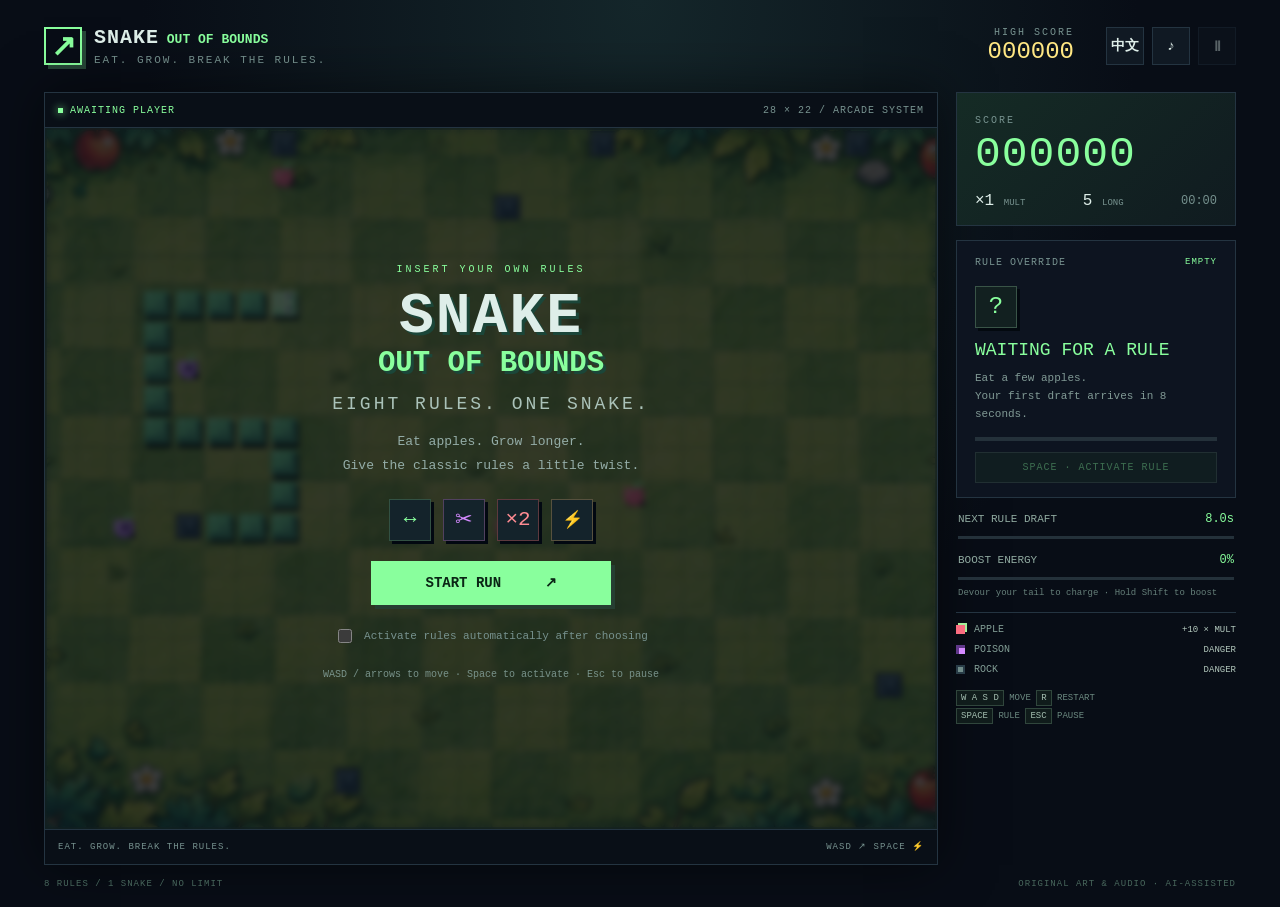
==== commit cf57b19d: "Use leafy game-board background" ====
--- a/rogue-snake/SnakeOutOfBounds.html
+++ b/rogue-snake/SnakeOutOfBounds.html
@@ -7,7 +7,7 @@
   <meta name="description" content="Snake Out of Bounds — an endless arcade snake game with eight temporary rule mutations.">
   <title>Snake Out of Bounds</title>
   <style>
-:root{color-scheme:dark;--bg:#080d16;--panel:#0d1420;--line:#243441;--muted:#77928f;--ink:#deeee9;--green:#89ff9d;--accent:#89ff9d;--purple:#d48aff;--yellow:#ffe783}*{box-sizing:border-box}body{margin:0;background:var(--bg);color:var(--ink);font-family:Consolas,"Courier New","Microsoft YaHei",monospace;font-size:14px;background-image:radial-gradient(ellipse at 50% 0,#14262a 0,transparent 55%)}button,a,input{-webkit-tap-highlight-color:transparent}button{font:inherit;cursor:pointer;transition:background .15s,transform .15s,border-color .15s}button:focus-visible,a:focus-visible,input:focus-visible{outline:2px solid var(--yellow);outline-offset:4px}button:active{transform:translateY(2px)}button:disabled{cursor:default;opacity:.38;transform:none}button:hover:not(:disabled){filter:brightness(1.15)}[hidden]{display:none!important}.cabinet{max-width:1240px;margin:auto;padding:0 24px}.topbar{height:92px;display:flex;align-items:center;gap:32px}.brand{display:flex;align-items:center;gap:12px;color:var(--ink);text-decoration:none;margin-right:auto}.brand-icon{width:38px;height:38px;display:grid;place-content:center;border:2px solid var(--green);color:var(--green);font-size:30px;font-weight:bold;box-shadow:4px 4px 0 #274738}.brand b{font-size:20px;letter-spacing:1px}.brand-small{font-size:13px;color:var(--green);letter-spacing:0}.brand small{display:block;color:var(--muted);font-size:11px;letter-spacing:2px;margin-top:5px}.record{text-align:right}.record span{display:block;font-size:10px;color:var(--muted);letter-spacing:2px}.record strong{color:var(--yellow);font-size:24px;font-weight:normal}.top-actions{display:flex;gap:8px}.icon-button{border:1px solid var(--line);background:#101923;color:var(--ink);width:38px;height:38px;font-weight:bold}.arena{display:grid;grid-template-columns:minmax(0,1fr) 280px;gap:18px;align-items:start}.board-shell{border:1px solid var(--line);box-shadow:0 0 50px #0008;min-width:0;background:#090f17}.board-status,.board-footer{display:flex;justify-content:space-between;align-items:center;padding:11px 13px;font-size:10px;letter-spacing:1px;color:var(--muted);height:35px}.board-status{border-bottom:1px solid var(--line)}.board-status span:first-child{display:flex;align-items:center;gap:7px}.board-status b{color:var(--accent);font-weight:normal}.board-status i{width:5px;height:5px;background:var(--accent);box-shadow:0 0 8px var(--accent)}.board-footer{border-top:1px solid var(--line);font-size:9px}.board-wrap{position:relative;isolation:isolate;overflow:hidden;aspect-ratio:28/22}canvas{display:block;width:100%;height:100%;image-rendering:pixelated;outline:none}.board-wrap:after{content:"";position:absolute;inset:0;pointer-events:none;background:repeating-linear-gradient(transparent 0 3px,#0002 3px 4px);opacity:.28;z-index:3}.overlay{position:absolute;inset:0;display:grid;place-items:center;background:#060b14bd;backdrop-filter:blur(3px);z-index:5;padding:24px}.panel{max-width:560px;width:100%;text-align:center}.eyebrow{color:var(--green);font-size:10px;letter-spacing:3px;margin-bottom:16px}.title-panel h1{font-size:58px;line-height:.88;letter-spacing:2px;margin:0;text-shadow:3px 3px 0 #1b4639}.title-panel h1 span{display:block;color:var(--green);font-size:29px;letter-spacing:0;line-height:1.5}.title-panel h2{font-size:18px;font-weight:normal;color:#aac2b9;margin:8px 0 16px;letter-spacing:3px}.intro{line-height:1.9;font-size:13px;color:#94ada8;margin:14px 0}.rule-preview{display:flex;justify-content:center;gap:12px;margin:20px 0}.rule-preview span{display:grid;place-items:center;width:42px;height:42px;background:#14232b;border:1px solid #325143;font-size:21px;color:var(--green);box-shadow:3px 3px 0 #020811}.rule-preview span:nth-child(2){color:var(--purple);border-color:#51415f}.rule-preview span:nth-child(3){color:#ff8b92;border-color:#5d393e}.rule-preview span:nth-child(4){color:var(--yellow);border-color:#57513e}.primary{border:0;background:var(--green);color:#0a2515;min-height:44px;padding:12px 26px;font-weight:bold;box-shadow:4px 4px 0 #263e32}.primary span{margin-left:35px}.title-panel .primary,.death-panel .primary{min-width:240px}.auto-option{display:flex;align-items:center;justify-content:center;gap:9px;font-size:11px;color:var(--muted);margin-top:21px;cursor:pointer}.auto-option input{accent-color:var(--green);width:14px;height:14px}.small-print{font-size:10px;color:#78928a;margin-top:20px;line-height:1.7}.dashboard{display:flex;flex-direction:column;gap:14px}.score-block{padding:18px 18px 15px;border:1px solid var(--line);background:linear-gradient(135deg,#152b25,#101b20)}.score-block>span{color:var(--muted);font-size:10px;letter-spacing:2px}.score-block>strong{display:block;font-weight:normal;color:var(--green);font-size:43px;letter-spacing:1px;line-height:1.3}.score-meta{display:flex;align-items:center;justify-content:space-between;margin-top:9px;font-size:16px}.score-meta small{font-size:9px;color:var(--muted)}.score-meta>span:last-child{font-size:12px;color:var(--muted)}.rule-slot{padding:16px 18px 14px;border:1px solid var(--line);background:var(--panel);min-height:246px}.slot-heading{display:flex;justify-content:space-between;color:var(--muted);font-size:10px;letter-spacing:1px}.slot-heading span:last-child{color:var(--accent);font-size:9px}.rule-symbol{width:42px;height:42px;font-size:24px;display:grid;place-items:center;color:var(--accent);border:1px solid #395447;margin:18px 0 12px;box-shadow:3px 3px 0 #03090f;background:#122020}.rule-slot h2{font-size:18px;color:var(--accent);font-weight:normal;margin:0 0 9px}.rule-slot p{line-height:1.65;color:#819a95;font-size:11px;min-height:40px;margin:0 0 14px}.rule-meter,.thin-meter{height:4px;background:#24313a;overflow:hidden}.rule-meter>div{height:100%;width:0;background:var(--accent);transition:width .06s linear}.activate{display:block;width:100%;margin-top:11px;border:1px solid #425c50;background:#172c22;padding:9px 3px;font-size:10px;color:var(--green);letter-spacing:1px}.next-draft,.energy{padding:0 2px}.next-draft>div:first-child,.energy>div:first-child{display:flex;justify-content:space-between;align-items:center;margin-bottom:10px}.next-draft span,.energy span{color:#90aaa0;font-size:11px}.next-draft strong,.energy strong{font-size:12px;color:var(--green);font-weight:normal}.thin-meter{height:3px}.thin-meter div{height:100%;background:var(--yellow);width:0;transition:width .08s linear}.energy .thin-meter div{background:#87d7ff}.energy small{display:block;font-size:9px;color:#657f79;margin-top:8px}.legend{border-top:1px solid var(--line);padding-top:11px;display:grid;gap:9px}.legend>div{display:flex;align-items:center;font-size:10px;color:#819c94;gap:9px}.legend b{margin-left:auto;color:#b3c8bd;font-size:9px;font-weight:normal}.legend i{width:9px;height:9px;display:inline-block}.apple-dot{background:#fa6d80;box-shadow:2px -2px #a5ef99}.poison-dot{background:var(--purple);box-shadow:inset 3px 3px #5f3889}.rock-dot{background:#708c8a;border:2px solid #293d48}.key-hint{line-height:2;font-size:9px;color:#6c8a81}.key-hint kbd{font:inherit;border:1px solid #30463c;padding:2px 4px;color:#a4bfb1;background:#101c1b}.page-footer{display:flex;justify-content:space-between;font-size:9px;color:#48675c;padding:14px 0 18px;letter-spacing:1px}.draft-panel h2,.pause-panel h2,.death-panel h2{font-size:28px;margin:0 0 15px;letter-spacing:1px;font-weight:normal}.draft-panel>p,.death-panel>p{color:#809a93;font-size:12px;line-height:1.7;margin:0 0 24px}.draft-panel .eyebrow{color:var(--yellow)}.choices{display:grid;grid-template-columns:1fr 1fr;gap:14px;margin-bottom:23px}.choice{display:flex;flex-direction:column;align-items:center;min-height:214px;padding:20px 12px;background:#131e29;border:1px solid #3e5559;color:var(--ink);box-shadow:4px 4px 0 #02080d;position:relative}.choice:hover{border-color:var(--card-color);background:#1b2c32}.choice-number{position:absolute;top:9px;left:10px;font-size:10px;color:#6b8e82}.choice-symbol{font-size:34px;color:var(--card-color);margin:15px 0}.choice b{font-size:16px;font-weight:normal;color:var(--card-color);margin-bottom:14px}.choice p{font-size:11px;color:#8da89d;line-height:1.7;margin:0;flex:1}.choice small{margin-top:18px;font-size:9px;letter-spacing:1px;color:#bed4c8}.draft-panel>small{color:#719389;font-size:10px}.pause-panel{max-width:420px}.control-list{display:grid;grid-template-columns:1fr 1fr;text-align:left;background:#101b24;border:1px solid #2d4241;padding:16px;gap:13px 20px;color:#9ab4aa;font-size:11px}.control-list kbd{display:block;color:var(--green);font:inherit;font-size:12px;margin-bottom:4px}.pause-hint{font-size:11px;line-height:1.8;color:#789990;margin:18px 0}.pause-buttons{display:flex;gap:12px;justify-content:center}.secondary{border:1px solid #395349;background:#172623;color:#acc7b7;padding:10px 18px}.credits{color:#4f7266;font-size:9px;line-height:1.9;margin-top:24px}.final-score{position:relative;border-block:1px solid #29453b;padding:15px;margin-bottom:20px}.final-score span{display:block;color:#819f91;font-size:10px}.final-score strong{display:block;font-size:54px;font-weight:normal;color:var(--green)}.final-score b{color:var(--yellow);font-size:10px;letter-spacing:2px}.final-stats{display:flex;justify-content:space-around;margin-bottom:30px}.final-stats small{display:block;font-size:10px;color:#789d8c;margin-bottom:8px}.final-stats b{color:#ceded3;font-size:20px;font-weight:normal}.slogan{position:absolute;z-index:4;left:0;right:0;top:42%;text-align:center;pointer-events:none;opacity:0;background:#160d2cd9;padding:18px 9px;border-block:1px solid #b975d688;transform:translateY(8px);transition:opacity .15s,transform .15s}.slogan.show{opacity:1;transform:none}.slogan small{display:block;font-size:9px;letter-spacing:4px;color:#dcb8f6;margin-bottom:9px}.slogan strong{font-size:28px;color:#f6d6ff;text-shadow:2px 2px #6544aa;line-height:1.2}.toast{position:absolute;z-index:4;bottom:20px;left:50%;transform:translateX(-50%);font-size:11px;background:#111f29eb;border:1px solid #4f7160;padding:9px 17px;white-space:nowrap;opacity:0;pointer-events:none;transition:opacity .2s}.toast.show{opacity:1}.cabinet.active{--accent:#d48aff}.cabinet.active .board-shell{border-color:#614876}.cabinet.active .rule-slot{border-color:#62477c;background:linear-gradient(135deg,#201a30,#101c23)}.cabinet.armed{--accent:#ffe783}.cabinet.armed .rule-slot{border-color:#74633e}.cabinet.warning .board-status i{animation:blink 1s steps(2,end) infinite}.cabinet.warning .next-draft strong{color:var(--yellow)}@keyframes blink{50%{opacity:.25}}@media(max-width:1000px){.cabinet{padding:0 16px}.arena{grid-template-columns:minmax(0,1fr) 240px;gap:12px}.score-block>strong{font-size:36px}.rule-slot{padding:13px;min-height:228px}.rule-slot p{font-size:10px}.title-panel h1{font-size:48px}.title-panel h1 span{font-size:24px}.overlay{padding:20px}.title-panel .intro{font-size:12px}.rule-preview{margin:14px 0}.small-print{margin-top:14px}.choice{min-height:190px}.draft-panel h2{font-size:23px}.choice b{font-size:14px}.choice p{font-size:10px}.slogan strong{font-size:23px}}@media(max-width:760px){.topbar{height:76px;gap:12px}.brand-small{display:block;font-size:11px}.brand b{font-size:17px}.brand small{display:none}.record strong{font-size:18px}.record span{font-size:8px}.top-actions{gap:4px}.icon-button{width:32px;height:32px}.arena{grid-template-columns:1fr}.dashboard{display:grid;grid-template-columns:1fr 1fr;gap:12px}.score-block{grid-column:1;padding:14px}.rule-slot{grid-column:2;grid-row:1/4;min-height:0}.energy,.next-draft{grid-column:1}.legend,.key-hint{display:none}.board-status #coordinates{font-size:8px}.board-footer{font-size:8px}.overlay{padding:15px}.title-panel h1{font-size:44px}.title-panel h1 span{font-size:21px}.title-panel h2{font-size:14px;margin:2px 0 8px}.title-panel .intro{font-size:11px;margin:8px 0}.rule-preview{margin:10px 0}.rule-preview span{height:28px;width:28px;font-size:17px}.primary{min-height:38px;padding:9px 18px}.auto-option{margin-top:13px;font-size:10px}.small-print{font-size:8px;margin:10px 0 0}.eyebrow{font-size:8px;margin-bottom:12px}.draft-panel h2,.pause-panel h2,.death-panel h2{font-size:21px;margin-bottom:10px}.draft-panel>p,.death-panel>p{font-size:10px;margin-bottom:14px}.choices{gap:10px;margin-bottom:14px}.choice{min-height:166px;padding:14px 8px}.choice-symbol{font-size:24px;margin:10px 0}.choice b{font-size:12px;margin-bottom:10px}.choice p{font-size:9px}.choice small{margin-top:10px}.control-list{padding:10px;gap:8px;font-size:9px}.control-list kbd{font-size:10px}.pause-hint{font-size:9px;margin:12px 0}.credits{margin:13px 0 0;font-size:8px}.final-score{padding:9px;margin-bottom:12px}.final-score strong{font-size:38px}.final-stats{margin-bottom:15px}.final-stats b{font-size:17px}.page-footer{font-size:7px}.slogan strong{font-size:19px}}@media(prefers-reduced-motion:reduce){*{animation:none!important;transition:none!important}.board-wrap:after{display:none}}
+:root{color-scheme:dark;--bg:#080d16;--panel:#0d1420;--line:#243441;--muted:#77928f;--ink:#deeee9;--green:#89ff9d;--accent:#89ff9d;--purple:#d48aff;--yellow:#ffe783}*{box-sizing:border-box}body{margin:0;background:var(--bg);color:var(--ink);font-family:Consolas,"Courier New","Microsoft YaHei",monospace;font-size:14px;background-image:radial-gradient(ellipse at 50% 0,#14262a 0,transparent 55%)}button,a,input{-webkit-tap-highlight-color:transparent}button{font:inherit;cursor:pointer;transition:background .15s,transform .15s,border-color .15s}button:focus-visible,a:focus-visible,input:focus-visible{outline:2px solid var(--yellow);outline-offset:4px}button:active{transform:translateY(2px)}button:disabled{cursor:default;opacity:.38;transform:none}button:hover:not(:disabled){filter:brightness(1.15)}[hidden]{display:none!important}.cabinet{max-width:1240px;margin:auto;padding:0 24px}.topbar{height:92px;display:flex;align-items:center;gap:32px}.brand{display:flex;align-items:center;gap:12px;color:var(--ink);text-decoration:none;margin-right:auto}.brand-icon{width:38px;height:38px;display:grid;place-content:center;border:2px solid var(--green);color:var(--green);font-size:30px;font-weight:bold;box-shadow:4px 4px 0 #274738}.brand b{font-size:20px;letter-spacing:1px}.brand-small{font-size:13px;color:var(--green);letter-spacing:0}.brand small{display:block;color:var(--muted);font-size:11px;letter-spacing:2px;margin-top:5px}.record{text-align:right}.record span{display:block;font-size:10px;color:var(--muted);letter-spacing:2px}.record strong{color:var(--yellow);font-size:24px;font-weight:normal}.top-actions{display:flex;gap:8px}.icon-button{border:1px solid var(--line);background:#101923;color:var(--ink);width:38px;height:38px;font-weight:bold}.arena{display:grid;grid-template-columns:minmax(0,1fr) 280px;gap:18px;align-items:start}.board-shell{border:1px solid var(--line);box-shadow:0 0 50px #0008;min-width:0;background:#090f17}.board-status,.board-footer{display:flex;justify-content:space-between;align-items:center;padding:11px 13px;font-size:10px;letter-spacing:1px;color:var(--muted);height:35px}.board-status{border-bottom:1px solid var(--line)}.board-status span:first-child{display:flex;align-items:center;gap:7px}.board-status b{color:var(--accent);font-weight:normal}.board-status i{width:5px;height:5px;background:var(--accent);box-shadow:0 0 8px var(--accent)}.board-footer{border-top:1px solid var(--line);font-size:9px}.board-wrap{position:relative;isolation:isolate;overflow:hidden;aspect-ratio:28/22;background:#183c22 url("game-background.png") center/cover no-repeat}canvas{display:block;width:100%;height:100%;image-rendering:pixelated;outline:none}.board-wrap:after{content:"";position:absolute;inset:0;pointer-events:none;background:repeating-linear-gradient(transparent 0 3px,#0002 3px 4px);opacity:.28;z-index:3}.overlay{position:absolute;inset:0;display:grid;place-items:center;background:#060b14bd;backdrop-filter:blur(3px);z-index:5;padding:24px}.panel{max-width:560px;width:100%;text-align:center}.eyebrow{color:var(--green);font-size:10px;letter-spacing:3px;margin-bottom:16px}.title-panel h1{font-size:58px;line-height:.88;letter-spacing:2px;margin:0;text-shadow:3px 3px 0 #1b4639}.title-panel h1 span{display:block;color:var(--green);font-size:29px;letter-spacing:0;line-height:1.5}.title-panel h2{font-size:18px;font-weight:normal;color:#aac2b9;margin:8px 0 16px;letter-spacing:3px}.intro{line-height:1.9;font-size:13px;color:#94ada8;margin:14px 0}.rule-preview{display:flex;justify-content:center;gap:12px;margin:20px 0}.rule-preview span{display:grid;place-items:center;width:42px;height:42px;background:#14232b;border:1px solid #325143;font-size:21px;color:var(--green);box-shadow:3px 3px 0 #020811}.rule-preview span:nth-child(2){color:var(--purple);border-color:#51415f}.rule-preview span:nth-child(3){color:#ff8b92;border-color:#5d393e}.rule-preview span:nth-child(4){color:var(--yellow);border-color:#57513e}.primary{border:0;background:var(--green);color:#0a2515;min-height:44px;padding:12px 26px;font-weight:bold;box-shadow:4px 4px 0 #263e32}.primary span{margin-left:35px}.title-panel .primary,.death-panel .primary{min-width:240px}.auto-option{display:flex;align-items:center;justify-content:center;gap:9px;font-size:11px;color:var(--muted);margin-top:21px;cursor:pointer}.auto-option input{accent-color:var(--green);width:14px;height:14px}.small-print{font-size:10px;color:#78928a;margin-top:20px;line-height:1.7}.dashboard{display:flex;flex-direction:column;gap:14px}.score-block{padding:18px 18px 15px;border:1px solid var(--line);background:linear-gradient(135deg,#152b25,#101b20)}.score-block>span{color:var(--muted);font-size:10px;letter-spacing:2px}.score-block>strong{display:block;font-weight:normal;color:var(--green);font-size:43px;letter-spacing:1px;line-height:1.3}.score-meta{display:flex;align-items:center;justify-content:space-between;margin-top:9px;font-size:16px}.score-meta small{font-size:9px;color:var(--muted)}.score-meta>span:last-child{font-size:12px;color:var(--muted)}.rule-slot{padding:16px 18px 14px;border:1px solid var(--line);background:var(--panel);min-height:246px}.slot-heading{display:flex;justify-content:space-between;color:var(--muted);font-size:10px;letter-spacing:1px}.slot-heading span:last-child{color:var(--accent);font-size:9px}.rule-symbol{width:42px;height:42px;font-size:24px;display:grid;place-items:center;color:var(--accent);border:1px solid #395447;margin:18px 0 12px;box-shadow:3px 3px 0 #03090f;background:#122020}.rule-slot h2{font-size:18px;color:var(--accent);font-weight:normal;margin:0 0 9px}.rule-slot p{line-height:1.65;color:#819a95;font-size:11px;min-height:40px;margin:0 0 14px}.rule-meter,.thin-meter{height:4px;background:#24313a;overflow:hidden}.rule-meter>div{height:100%;width:0;background:var(--accent);transition:width .06s linear}.activate{display:block;width:100%;margin-top:11px;border:1px solid #425c50;background:#172c22;padding:9px 3px;font-size:10px;color:var(--green);letter-spacing:1px}.next-draft,.energy{padding:0 2px}.next-draft>div:first-child,.energy>div:first-child{display:flex;justify-content:space-between;align-items:center;margin-bottom:10px}.next-draft span,.energy span{color:#90aaa0;font-size:11px}.next-draft strong,.energy strong{font-size:12px;color:var(--green);font-weight:normal}.thin-meter{height:3px}.thin-meter div{height:100%;background:var(--yellow);width:0;transition:width .08s linear}.energy .thin-meter div{background:#87d7ff}.energy small{display:block;font-size:9px;color:#657f79;margin-top:8px}.legend{border-top:1px solid var(--line);padding-top:11px;display:grid;gap:9px}.legend>div{display:flex;align-items:center;font-size:10px;color:#819c94;gap:9px}.legend b{margin-left:auto;color:#b3c8bd;font-size:9px;font-weight:normal}.legend i{width:9px;height:9px;display:inline-block}.apple-dot{background:#fa6d80;box-shadow:2px -2px #a5ef99}.poison-dot{background:var(--purple);box-shadow:inset 3px 3px #5f3889}.rock-dot{background:#708c8a;border:2px solid #293d48}.key-hint{line-height:2;font-size:9px;color:#6c8a81}.key-hint kbd{font:inherit;border:1px solid #30463c;padding:2px 4px;color:#a4bfb1;background:#101c1b}.page-footer{display:flex;justify-content:space-between;font-size:9px;color:#48675c;padding:14px 0 18px;letter-spacing:1px}.draft-panel h2,.pause-panel h2,.death-panel h2{font-size:28px;margin:0 0 15px;letter-spacing:1px;font-weight:normal}.draft-panel>p,.death-panel>p{color:#809a93;font-size:12px;line-height:1.7;margin:0 0 24px}.draft-panel .eyebrow{color:var(--yellow)}.choices{display:grid;grid-template-columns:1fr 1fr;gap:14px;margin-bottom:23px}.choice{display:flex;flex-direction:column;align-items:center;min-height:214px;padding:20px 12px;background:#131e29;border:1px solid #3e5559;color:var(--ink);box-shadow:4px 4px 0 #02080d;position:relative}.choice:hover{border-color:var(--card-color);background:#1b2c32}.choice-number{position:absolute;top:9px;left:10px;font-size:10px;color:#6b8e82}.choice-symbol{font-size:34px;color:var(--card-color);margin:15px 0}.choice b{font-size:16px;font-weight:normal;color:var(--card-color);margin-bottom:14px}.choice p{font-size:11px;color:#8da89d;line-height:1.7;margin:0;flex:1}.choice small{margin-top:18px;font-size:9px;letter-spacing:1px;color:#bed4c8}.draft-panel>small{color:#719389;font-size:10px}.pause-panel{max-width:420px}.control-list{display:grid;grid-template-columns:1fr 1fr;text-align:left;background:#101b24;border:1px solid #2d4241;padding:16px;gap:13px 20px;color:#9ab4aa;font-size:11px}.control-list kbd{display:block;color:var(--green);font:inherit;font-size:12px;margin-bottom:4px}.pause-hint{font-size:11px;line-height:1.8;color:#789990;margin:18px 0}.pause-buttons{display:flex;gap:12px;justify-content:center}.secondary{border:1px solid #395349;background:#172623;color:#acc7b7;padding:10px 18px}.credits{color:#4f7266;font-size:9px;line-height:1.9;margin-top:24px}.final-score{position:relative;border-block:1px solid #29453b;padding:15px;margin-bottom:20px}.final-score span{display:block;color:#819f91;font-size:10px}.final-score strong{display:block;font-size:54px;font-weight:normal;color:var(--green)}.final-score b{color:var(--yellow);font-size:10px;letter-spacing:2px}.final-stats{display:flex;justify-content:space-around;margin-bottom:30px}.final-stats small{display:block;font-size:10px;color:#789d8c;margin-bottom:8px}.final-stats b{color:#ceded3;font-size:20px;font-weight:normal}.slogan{position:absolute;z-index:4;left:0;right:0;top:42%;text-align:center;pointer-events:none;opacity:0;background:#160d2cd9;padding:18px 9px;border-block:1px solid #b975d688;transform:translateY(8px);transition:opacity .15s,transform .15s}.slogan.show{opacity:1;transform:none}.slogan small{display:block;font-size:9px;letter-spacing:4px;color:#dcb8f6;margin-bottom:9px}.slogan strong{font-size:28px;color:#f6d6ff;text-shadow:2px 2px #6544aa;line-height:1.2}.toast{position:absolute;z-index:4;bottom:20px;left:50%;transform:translateX(-50%);font-size:11px;background:#111f29eb;border:1px solid #4f7160;padding:9px 17px;white-space:nowrap;opacity:0;pointer-events:none;transition:opacity .2s}.toast.show{opacity:1}.cabinet.active{--accent:#d48aff}.cabinet.active .board-shell{border-color:#614876}.cabinet.active .rule-slot{border-color:#62477c;background:linear-gradient(135deg,#201a30,#101c23)}.cabinet.armed{--accent:#ffe783}.cabinet.armed .rule-slot{border-color:#74633e}.cabinet.warning .board-status i{animation:blink 1s steps(2,end) infinite}.cabinet.warning .next-draft strong{color:var(--yellow)}@keyframes blink{50%{opacity:.25}}@media(max-width:1000px){.cabinet{padding:0 16px}.arena{grid-template-columns:minmax(0,1fr) 240px;gap:12px}.score-block>strong{font-size:36px}.rule-slot{padding:13px;min-height:228px}.rule-slot p{font-size:10px}.title-panel h1{font-size:48px}.title-panel h1 span{font-size:24px}.overlay{padding:20px}.title-panel .intro{font-size:12px}.rule-preview{margin:14px 0}.small-print{margin-top:14px}.choice{min-height:190px}.draft-panel h2{font-size:23px}.choice b{font-size:14px}.choice p{font-size:10px}.slogan strong{font-size:23px}}@media(max-width:760px){.topbar{height:76px;gap:12px}.brand-small{display:block;font-size:11px}.brand b{font-size:17px}.brand small{display:none}.record strong{font-size:18px}.record span{font-size:8px}.top-actions{gap:4px}.icon-button{width:32px;height:32px}.arena{grid-template-columns:1fr}.dashboard{display:grid;grid-template-columns:1fr 1fr;gap:12px}.score-block{grid-column:1;padding:14px}.rule-slot{grid-column:2;grid-row:1/4;min-height:0}.energy,.next-draft{grid-column:1}.legend,.key-hint{display:none}.board-status #coordinates{font-size:8px}.board-footer{font-size:8px}.overlay{padding:15px}.title-panel h1{font-size:44px}.title-panel h1 span{font-size:21px}.title-panel h2{font-size:14px;margin:2px 0 8px}.title-panel .intro{font-size:11px;margin:8px 0}.rule-preview{margin:10px 0}.rule-preview span{height:28px;width:28px;font-size:17px}.primary{min-height:38px;padding:9px 18px}.auto-option{margin-top:13px;font-size:10px}.small-print{font-size:8px;margin:10px 0 0}.eyebrow{font-size:8px;margin-bottom:12px}.draft-panel h2,.pause-panel h2,.death-panel h2{font-size:21px;margin-bottom:10px}.draft-panel>p,.death-panel>p{font-size:10px;margin-bottom:14px}.choices{gap:10px;margin-bottom:14px}.choice{min-height:166px;padding:14px 8px}.choice-symbol{font-size:24px;margin:10px 0}.choice b{font-size:12px;margin-bottom:10px}.choice p{font-size:9px}.choice small{margin-top:10px}.control-list{padding:10px;gap:8px;font-size:9px}.control-list kbd{font-size:10px}.pause-hint{font-size:9px;margin:12px 0}.credits{margin:13px 0 0;font-size:8px}.final-score{padding:9px;margin-bottom:12px}.final-score strong{font-size:38px}.final-stats{margin-bottom:15px}.final-stats b{font-size:17px}.page-footer{font-size:7px}.slogan strong{font-size:19px}}@media(prefers-reduced-motion:reduce){*{animation:none!important;transition:none!important}.board-wrap:after{display:none}}
 @media(min-width:761px){.cabinet{max-width:min(1240px,calc((100vh - 198px)*28/22 + 348px))}}
 .overlay{overflow:auto;align-items:safe center}@media(min-width:761px) and (max-height:800px){.key-hint{display:none}}
 .icon-button{padding:0;white-space:nowrap}.rule-preview span:last-child{font-size:17px}
@@ -840,10 +840,10 @@
     });
   }
   function render(now,dt) {
-    ctx.clearRect(0,0,840,660);ctx.fillStyle='#09141b';ctx.fillRect(0,0,840,660);
-    ctx.strokeStyle='#13272b';ctx.lineWidth=1;ctx.beginPath();
+    ctx.clearRect(0,0,840,660);ctx.fillStyle='rgba(4,14,8,.12)';ctx.fillRect(0,0,840,660);
+    ctx.strokeStyle='rgba(21,68,35,.34)';ctx.lineWidth=1;ctx.beginPath();
     for(let x=0;x<=840;x+=30){ctx.moveTo(x+.5,0);ctx.lineTo(x+.5,660);}for(let y=0;y<=660;y+=30){ctx.moveTo(0,y+.5);ctx.lineTo(840,y+.5);}ctx.stroke();
-    ctx.fillStyle='#203831';for(let x=15;x<840;x+=120)for(let y=15;y<660;y+=120)ctx.fillRect(x,y,2,2);
+    ctx.fillStyle='rgba(28,84,42,.42)';for(let x=15;x<840;x+=120)for(let y=15;y<660;y+=120)ctx.fillRect(x,y,2,2);
     for(const point of model.obstacles) drawRock(point);
     for(const point of model.poisons) drawApple(point,true,now);
     for(const point of model.apples) drawApple(point,false,now);
